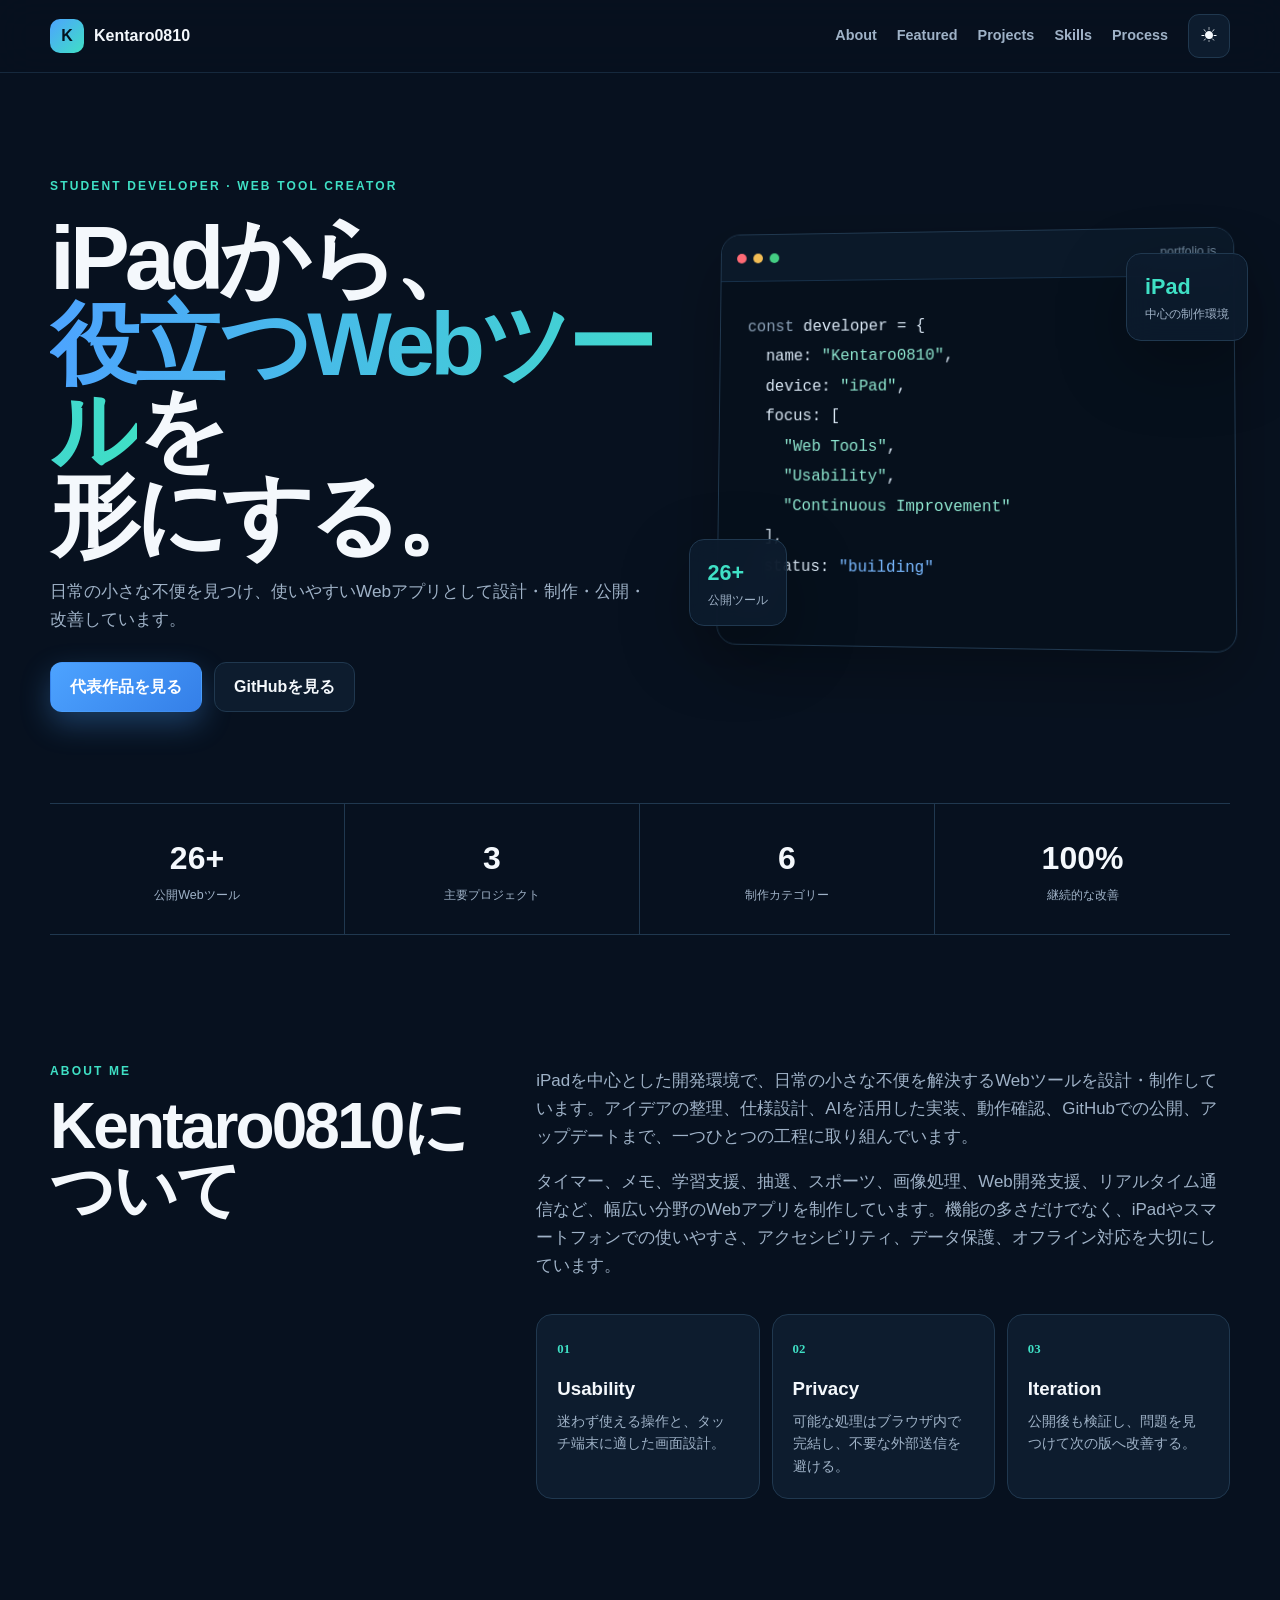
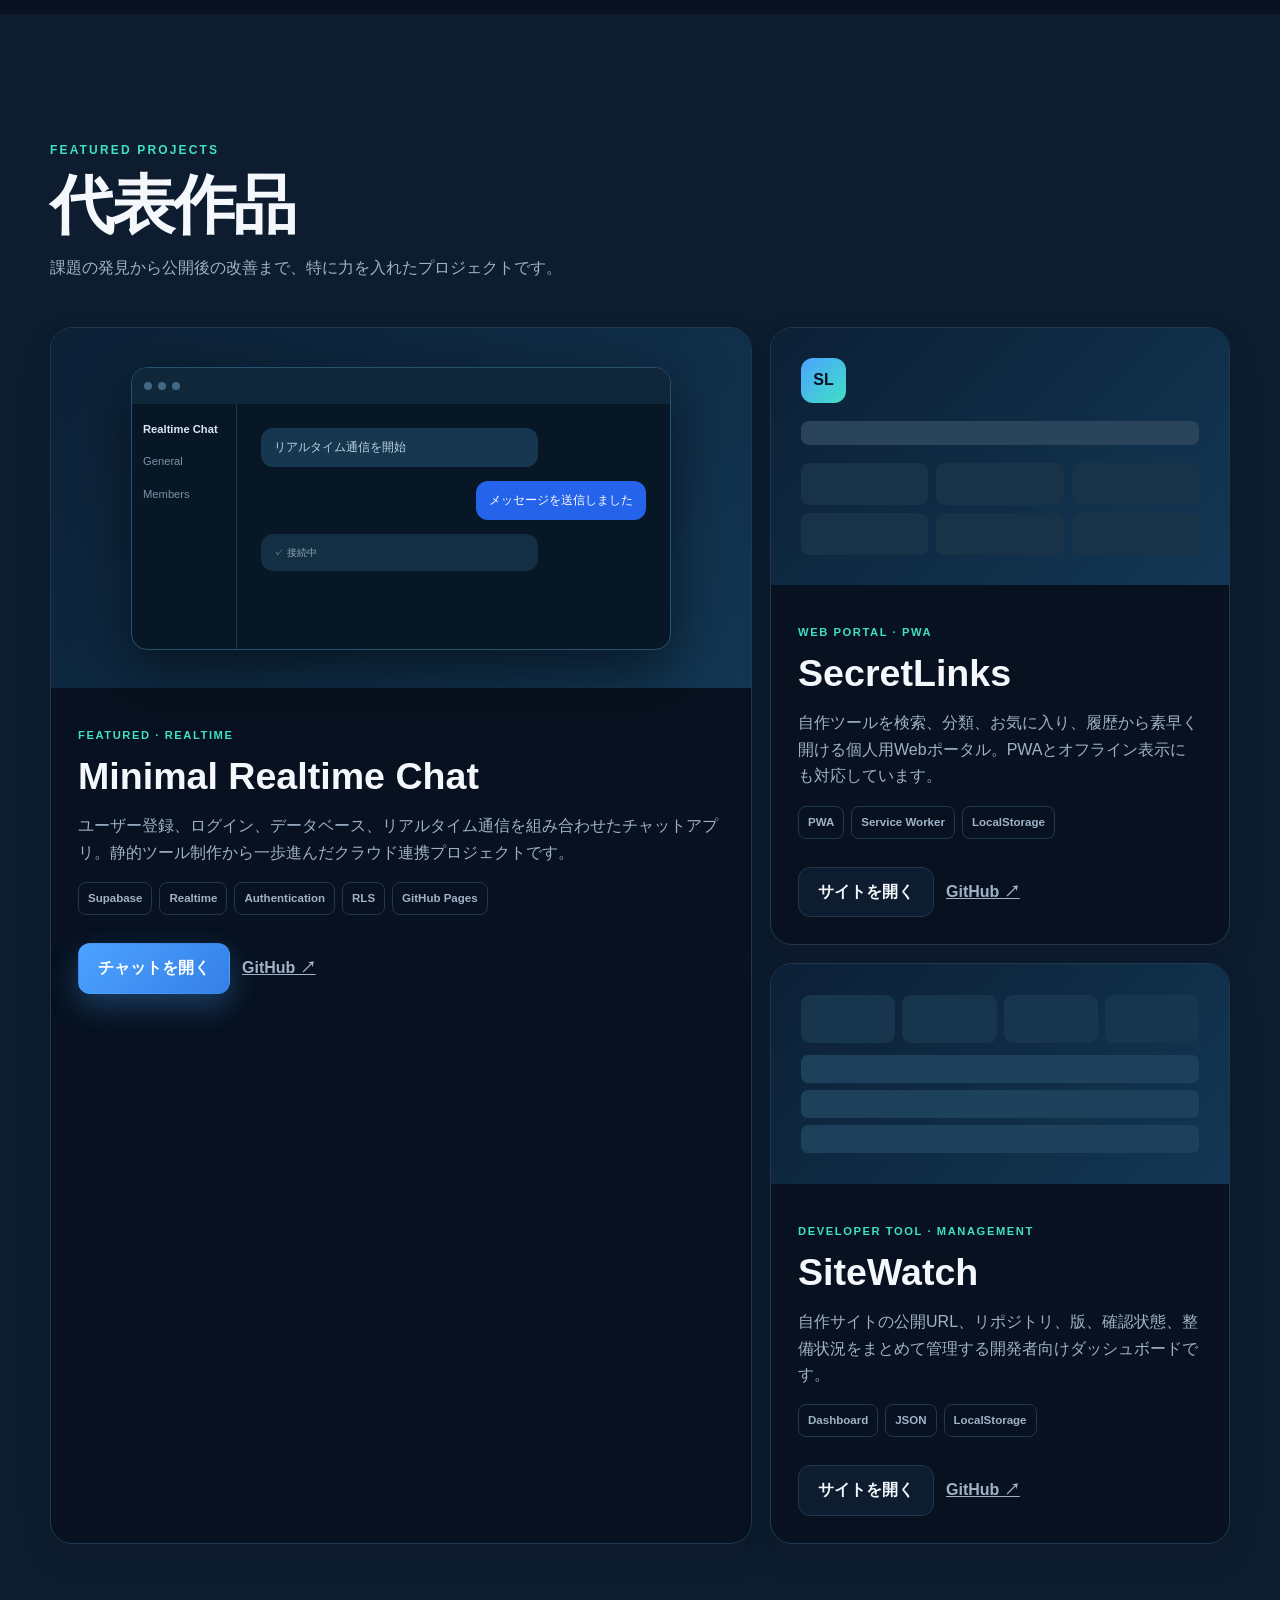
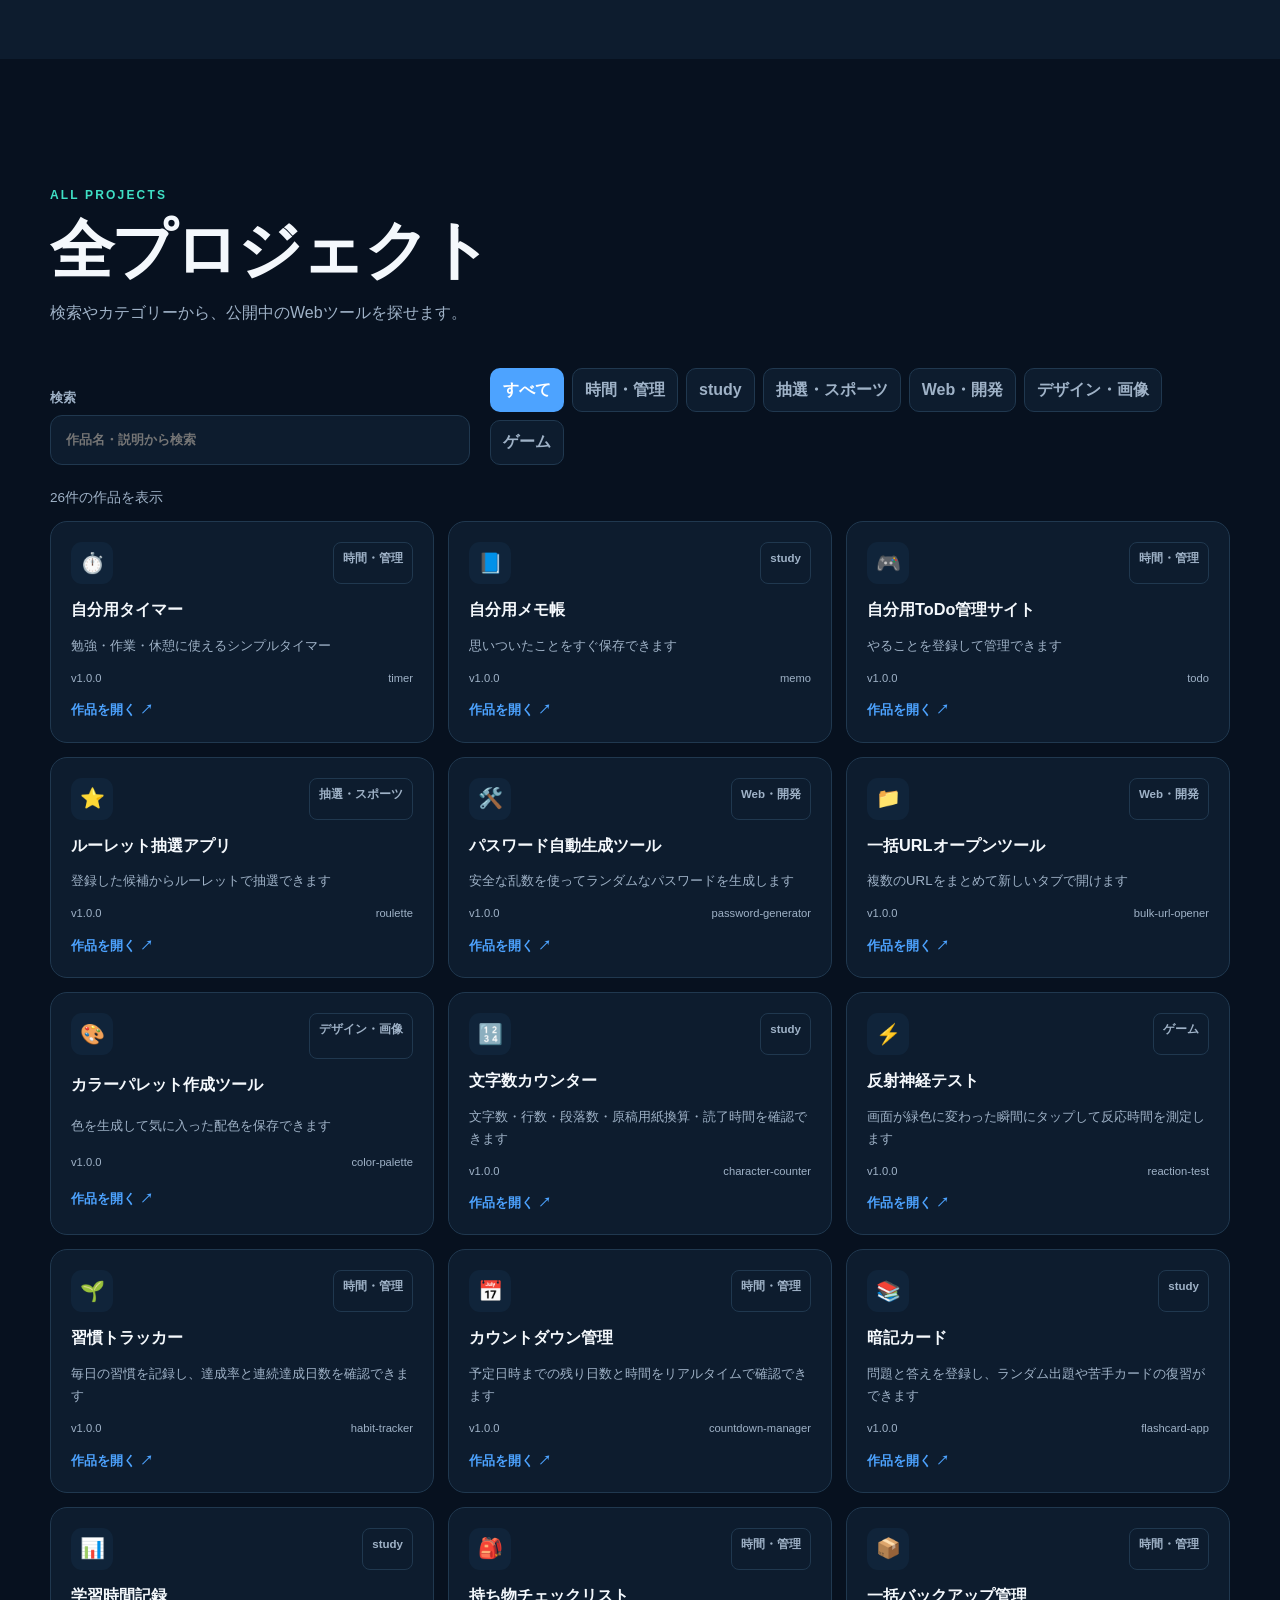
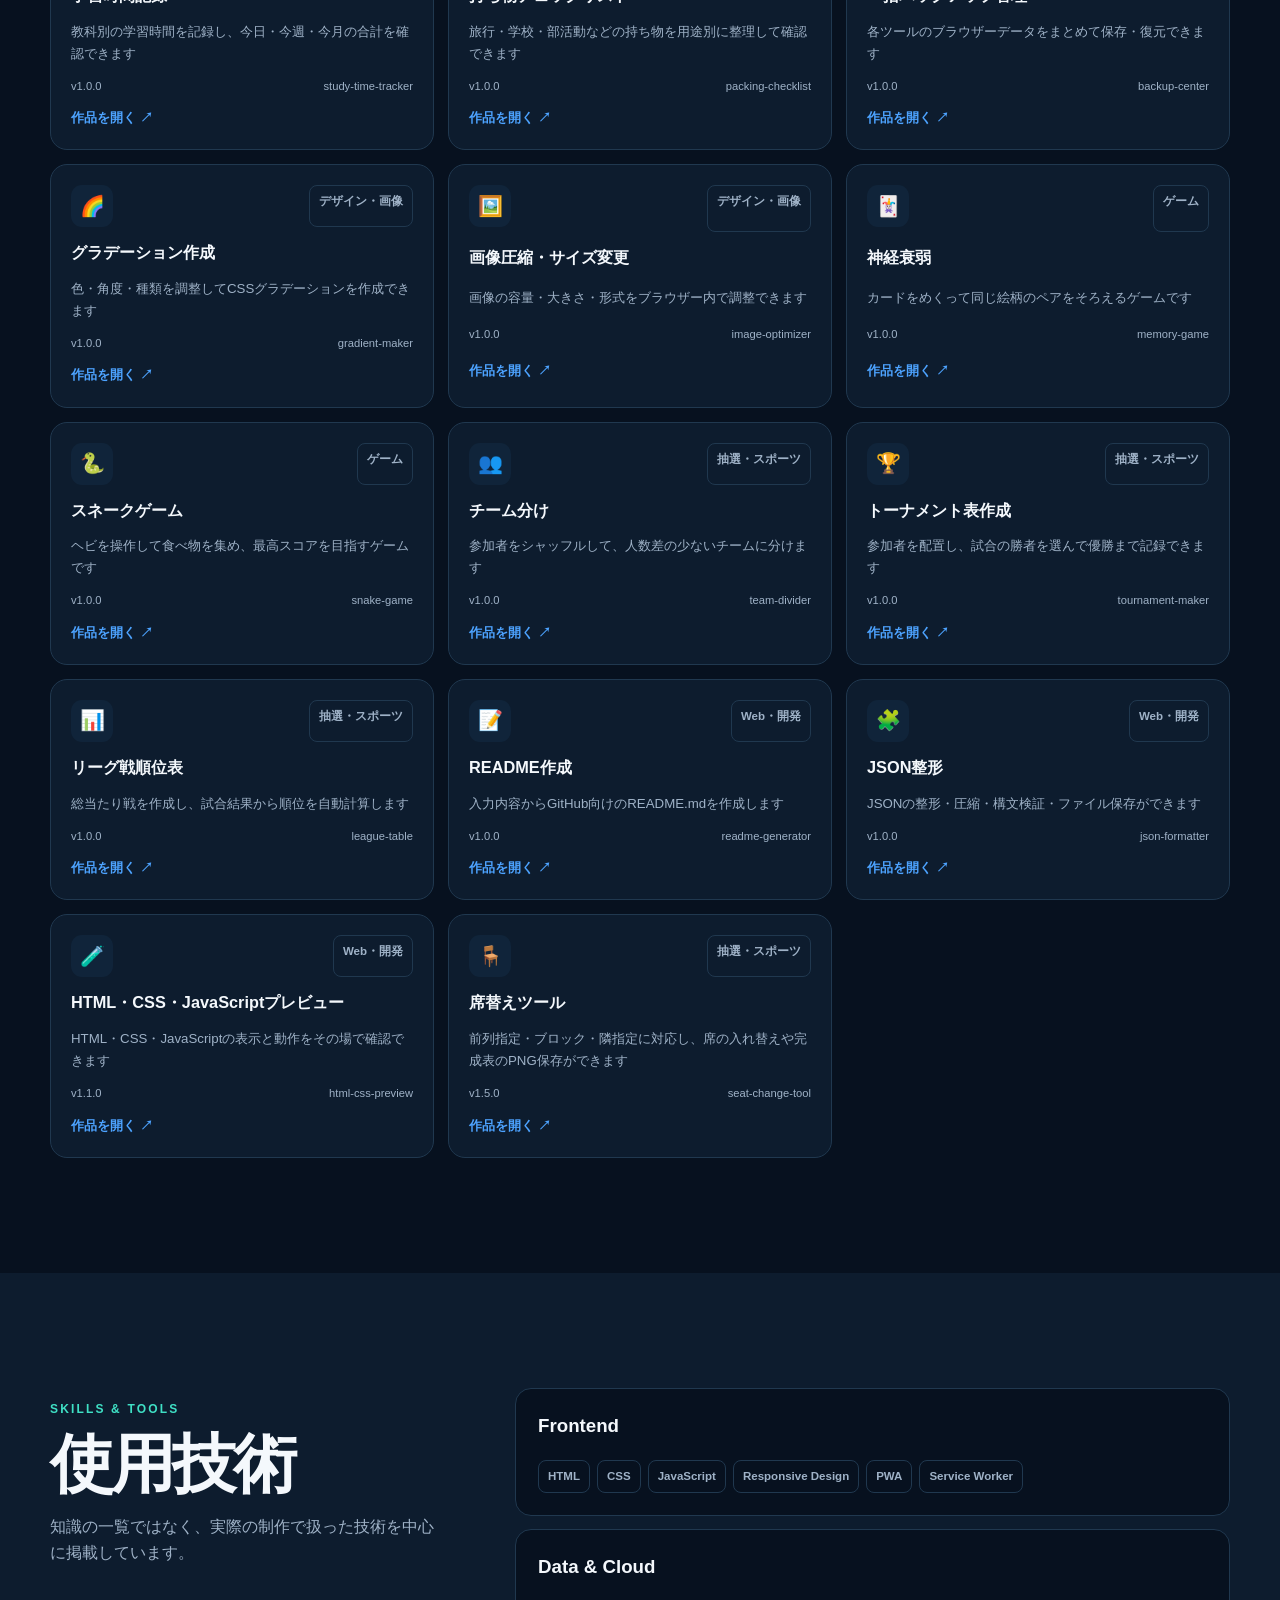
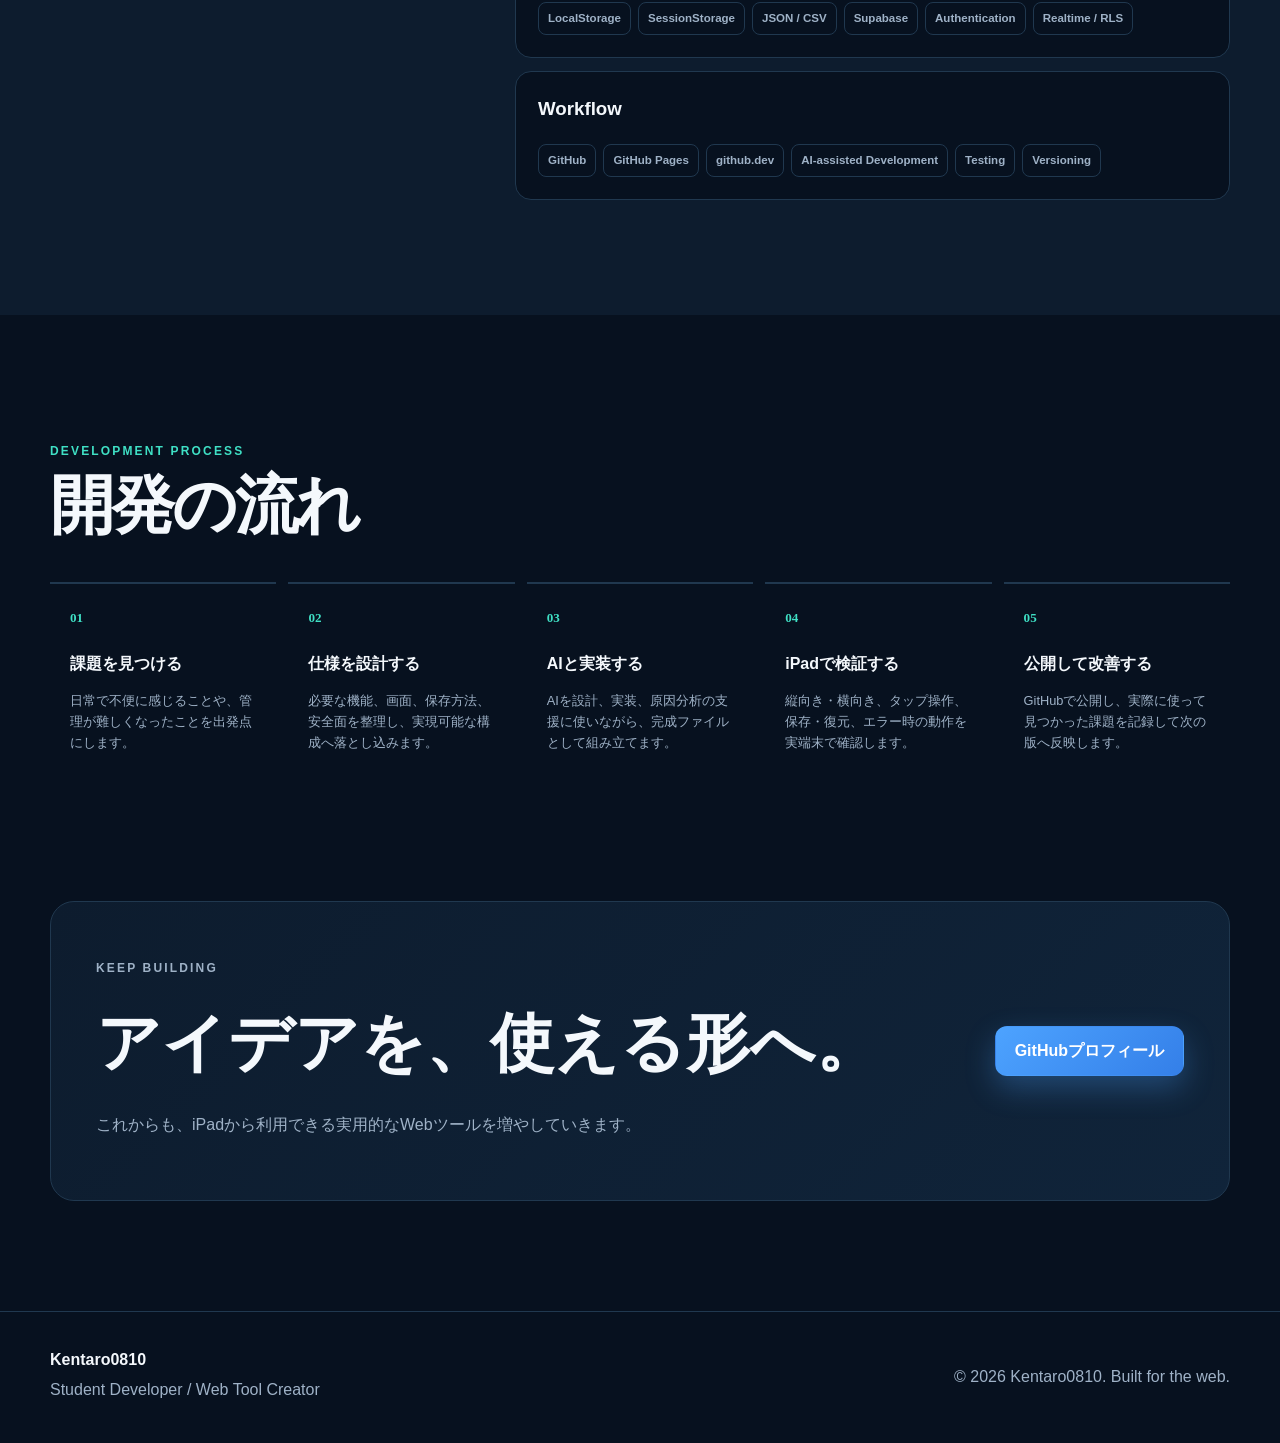
==== index.html @ 9c7351f5 "Add files via upload" ====
<!doctype html>
<html lang="ja" data-theme="dark">
<head>
  <meta charset="utf-8">
  <meta name="viewport" content="width=device-width, initial-scale=1, viewport-fit=cover">
  <meta name="description" content="Kentaro0810のDeveloper Portfolio。iPadを中心に制作したWebツール、リアルタイムチャット、開発管理アプリを紹介します。">
  <meta name="theme-color" content="#07111f">
  <meta property="og:title" content="Kentaro0810 Developer Portfolio">
  <meta property="og:description" content="iPadから、役立つWebツールを形にする。">
  <meta property="og:type" content="website">
  <title>Kentaro0810 Developer Portfolio</title>
  <link rel="manifest" href="manifest.webmanifest?v=100">
  <link rel="stylesheet" href="style.css?v=100">
</head>
<body>
  <a class="skip-link" href="#main">本文へ移動</a>
  <header class="site-header" id="top">
    <a class="brand" href="#top" aria-label="トップへ"><span class="brand-mark">K</span><span>Kentaro0810</span></a>
    <button class="menu-button" id="menuButton" type="button" aria-expanded="false" aria-controls="mainNav">メニュー</button>
    <nav id="mainNav" aria-label="メインナビゲーション">
      <a href="#about">About</a><a href="#featured">Featured</a><a href="#projects">Projects</a><a href="#skills">Skills</a><a href="#process">Process</a>
      <button id="themeButton" type="button" aria-label="表示テーマを切り替える">☀︎</button>
    </nav>
  </header>

  <main id="main">
    <section class="hero section-shell">
      <div class="hero-copy reveal">
        <p class="eyebrow">STUDENT DEVELOPER · WEB TOOL CREATOR</p>
        <h1>iPadから、<br><span>役立つWebツール</span>を<br>形にする。</h1>
        <p class="lead">日常の小さな不便を見つけ、使いやすいWebアプリとして設計・制作・公開・改善しています。</p>
        <div class="hero-actions">
          <a class="button primary" href="#featured">代表作品を見る</a>
          <a class="button secondary" href="https://github.com/Kentaro0810" target="_blank" rel="noopener noreferrer">GitHubを見る</a>
        </div>
      </div>
      <div class="hero-visual reveal" aria-label="制作実績の概要">
        <div class="terminal-card">
          <div class="terminal-top"><i></i><i></i><i></i><span>portfolio.js</span></div>
          <pre><code><span class="code-dim">const</span> developer = {
  name: <span class="code-string">"Kentaro0810"</span>,
  device: <span class="code-string">"iPad"</span>,
  focus: [
    <span class="code-string">"Web Tools"</span>,
    <span class="code-string">"Usability"</span>,
    <span class="code-string">"Continuous Improvement"</span>
  ],
  status: <span class="code-success">"building"</span>
};</code></pre>
        </div>
        <div class="float-card fc-one"><strong id="projectStat">26+</strong><span>公開ツール</span></div>
        <div class="float-card fc-two"><strong>iPad</strong><span>中心の制作環境</span></div>
      </div>
    </section>

    <section class="stats section-shell" aria-label="制作実績">
      <article><strong id="toolCount">26+</strong><span>公開Webツール</span></article>
      <article><strong>3</strong><span>主要プロジェクト</span></article>
      <article><strong>6</strong><span>制作カテゴリー</span></article>
      <article><strong>100%</strong><span>継続的な改善</span></article>
    </section>

    <section id="about" class="section section-shell about-grid">
      <div class="section-heading reveal"><p class="eyebrow">ABOUT ME</p><h2>Kentaro0810について</h2></div>
      <div class="about-copy reveal">
        <p>iPadを中心とした開発環境で、日常の小さな不便を解決するWebツールを設計・制作しています。アイデアの整理、仕様設計、AIを活用した実装、動作確認、GitHubでの公開、アップデートまで、一つひとつの工程に取り組んでいます。</p>
        <p>タイマー、メモ、学習支援、抽選、スポーツ、画像処理、Web開発支援、リアルタイム通信など、幅広い分野のWebアプリを制作しています。機能の多さだけでなく、iPadやスマートフォンでの使いやすさ、アクセシビリティ、データ保護、オフライン対応を大切にしています。</p>
        <div class="values">
          <article><b>01</b><h3>Usability</h3><p>迷わず使える操作と、タッチ端末に適した画面設計。</p></article>
          <article><b>02</b><h3>Privacy</h3><p>可能な処理はブラウザ内で完結し、不要な外部送信を避ける。</p></article>
          <article><b>03</b><h3>Iteration</h3><p>公開後も検証し、問題を見つけて次の版へ改善する。</p></article>
        </div>
      </div>
    </section>

    <section id="featured" class="section featured-section">
      <div class="section-shell">
        <div class="section-heading reveal"><p class="eyebrow">FEATURED PROJECTS</p><h2>代表作品</h2><p>課題の発見から公開後の改善まで、特に力を入れたプロジェクトです。</p></div>
        <div class="featured-grid">
          <article class="featured-card featured-main reveal">
            <div class="project-preview chat-preview"><div class="mock-window"><div class="mock-bar"><i></i><i></i><i></i></div><div class="chat-ui"><div class="chat-side"><b>Realtime Chat</b><span>General</span><span>Members</span></div><div class="chat-main"><div class="bubble left">リアルタイム通信を開始</div><div class="bubble right">メッセージを送信しました</div><div class="bubble left small">✓ 接続中</div></div></div></div></div>
            <div class="project-body"><p class="project-label">FEATURED · REALTIME</p><h3>Minimal Realtime Chat</h3><p>ユーザー登録、ログイン、データベース、リアルタイム通信を組み合わせたチャットアプリ。静的ツール制作から一歩進んだクラウド連携プロジェクトです。</p><div class="tags"><span>Supabase</span><span>Realtime</span><span>Authentication</span><span>RLS</span><span>GitHub Pages</span></div><div class="project-actions"><a class="button primary" href="https://kentaro0810.github.io/minimal-realtime-chat/" target="_blank" rel="noopener noreferrer">チャットを開く</a><a class="text-link" href="https://github.com/Kentaro0810/minimal-realtime-chat" target="_blank" rel="noopener noreferrer">GitHub ↗</a></div></div>
          </article>

          <article class="featured-card reveal"><div class="project-preview links-preview"><div class="mini-logo">SL</div><div class="mini-search"></div><div class="mini-cards"><i></i><i></i><i></i><i></i><i></i><i></i></div></div><div class="project-body"><p class="project-label">WEB PORTAL · PWA</p><h3>SecretLinks</h3><p>自作ツールを検索、分類、お気に入り、履歴から素早く開ける個人用Webポータル。PWAとオフライン表示にも対応しています。</p><div class="tags"><span>PWA</span><span>Service Worker</span><span>LocalStorage</span></div><div class="project-actions"><a class="button secondary" href="https://kentaro0810.github.io/secret-links/" target="_blank" rel="noopener noreferrer">サイトを開く</a><a class="text-link" href="https://github.com/Kentaro0810/secret-links" target="_blank" rel="noopener noreferrer">GitHub ↗</a></div></div></article>

          <article class="featured-card reveal"><div class="project-preview watch-preview"><div class="watch-stats"><i></i><i></i><i></i><i></i></div><div class="watch-list"><span></span><span></span><span></span></div></div><div class="project-body"><p class="project-label">DEVELOPER TOOL · MANAGEMENT</p><h3>SiteWatch</h3><p>自作サイトの公開URL、リポジトリ、版、確認状態、整備状況をまとめて管理する開発者向けダッシュボードです。</p><div class="tags"><span>Dashboard</span><span>JSON</span><span>LocalStorage</span></div><div class="project-actions"><a class="button secondary" href="https://kentaro0810.github.io/sitewatch/" target="_blank" rel="noopener noreferrer">サイトを開く</a><a class="text-link" href="https://github.com/Kentaro0810/sitewatch" target="_blank" rel="noopener noreferrer">GitHub ↗</a></div></div></article>
        </div>
      </div>
    </section>

    <section id="projects" class="section section-shell">
      <div class="section-heading reveal"><p class="eyebrow">ALL PROJECTS</p><h2>全プロジェクト</h2><p>検索やカテゴリーから、公開中のWebツールを探せます。</p></div>
      <div class="project-controls reveal">
        <label class="search-box"><span>検索</span><input id="searchInput" type="search" placeholder="作品名・説明から検索"></label>
        <div id="filterButtons" class="filters" aria-label="カテゴリー絞り込み"></div>
      </div>
      <p id="resultText" class="result-text" aria-live="polite"></p>
      <div id="projectGrid" class="all-projects"></div>
      <p id="emptyProjects" class="empty" hidden>条件に合う作品がありません。</p>
    </section>

    <section id="skills" class="section skills-section">
      <div class="section-shell skills-grid">
        <div class="section-heading reveal"><p class="eyebrow">SKILLS & TOOLS</p><h2>使用技術</h2><p>知識の一覧ではなく、実際の制作で扱った技術を中心に掲載しています。</p></div>
        <div class="skill-columns reveal">
          <article><h3>Frontend</h3><div class="skill-list"><span>HTML</span><span>CSS</span><span>JavaScript</span><span>Responsive Design</span><span>PWA</span><span>Service Worker</span></div></article>
          <article><h3>Data & Cloud</h3><div class="skill-list"><span>LocalStorage</span><span>SessionStorage</span><span>JSON / CSV</span><span>Supabase</span><span>Authentication</span><span>Realtime / RLS</span></div></article>
          <article><h3>Workflow</h3><div class="skill-list"><span>GitHub</span><span>GitHub Pages</span><span>github.dev</span><span>AI-assisted Development</span><span>Testing</span><span>Versioning</span></div></article>
        </div>
      </div>
    </section>

    <section id="process" class="section section-shell">
      <div class="section-heading reveal"><p class="eyebrow">DEVELOPMENT PROCESS</p><h2>開発の流れ</h2></div>
      <ol class="process-list">
        <li class="reveal"><b>01</b><div><h3>課題を見つける</h3><p>日常で不便に感じることや、管理が難しくなったことを出発点にします。</p></div></li>
        <li class="reveal"><b>02</b><div><h3>仕様を設計する</h3><p>必要な機能、画面、保存方法、安全面を整理し、実現可能な構成へ落とし込みます。</p></div></li>
        <li class="reveal"><b>03</b><div><h3>AIと実装する</h3><p>AIを設計、実装、原因分析の支援に使いながら、完成ファイルとして組み立てます。</p></div></li>
        <li class="reveal"><b>04</b><div><h3>iPadで検証する</h3><p>縦向き・横向き、タップ操作、保存・復元、エラー時の動作を実端末で確認します。</p></div></li>
        <li class="reveal"><b>05</b><div><h3>公開して改善する</h3><p>GitHubで公開し、実際に使って見つかった課題を記録して次の版へ反映します。</p></div></li>
      </ol>
    </section>

    <section class="section-shell cta reveal">
      <div><p class="eyebrow">KEEP BUILDING</p><h2>アイデアを、使える形へ。</h2><p>これからも、iPadから利用できる実用的なWebツールを増やしていきます。</p></div>
      <a class="button primary" href="https://github.com/Kentaro0810" target="_blank" rel="noopener noreferrer">GitHubプロフィール</a>
    </section>
  </main>

  <footer><div class="section-shell"><div><strong>Kentaro0810</strong><p>Student Developer / Web Tool Creator</p></div><p>© <span id="year"></span> Kentaro0810. Built for the web.</p></div></footer>
  <button id="toTop" class="to-top" type="button" aria-label="ページ先頭へ戻る">↑</button>
  <script src="projects.js?v=100"></script><script src="app.js?v=100"></script>
</body>
</html>
---- style.css ----
*{box-sizing:border-box}:root{--bg:#07111f;--surface:#0d1c2e;--surface2:#10243a;--text:#f4f8fc;--muted:#9fb2c7;--line:#20384f;--blue:#4da3ff;--teal:#3fe0c5;--navy:#07111f;--shadow:0 24px 70px rgba(0,0,0,.28)}html[data-theme="light"]{--bg:#f5f8fb;--surface:#fff;--surface2:#eaf2f8;--text:#102235;--muted:#596f84;--line:#d7e2ea;--blue:#156ddb;--teal:#0d9f8d;--navy:#eaf2f8;--shadow:0 20px 55px rgba(20,44,68,.12)}html{scroll-behavior:smooth;background:var(--bg)}body{margin:0;min-width:320px;background:var(--bg);color:var(--text);font-family:-apple-system,BlinkMacSystemFont,"Segoe UI",sans-serif;line-height:1.65}button,input{font:inherit}a{color:inherit}.section-shell{width:min(1180px,calc(100% - 40px));margin-inline:auto}.skip-link{position:fixed;left:16px;top:-80px;z-index:100;background:#fff;color:#000;padding:12px 16px;border-radius:10px}.skip-link:focus{top:12px}.site-header{position:sticky;top:0;z-index:50;display:flex;align-items:center;justify-content:space-between;gap:20px;padding:14px max(20px,calc((100% - 1180px)/2));background:color-mix(in srgb,var(--bg) 86%,transparent);backdrop-filter:blur(18px);border-bottom:1px solid color-mix(in srgb,var(--line) 65%,transparent)}.brand{display:flex;align-items:center;gap:10px;text-decoration:none;font-weight:850}.brand-mark{display:grid;place-items:center;width:34px;height:34px;border-radius:10px;background:linear-gradient(135deg,var(--blue),var(--teal));color:#04121f}.site-header nav{display:flex;align-items:center;gap:20px}.site-header nav a{text-decoration:none;color:var(--muted);font-size:.9rem;font-weight:700}.site-header nav a:hover{color:var(--text)}#themeButton,.menu-button{min-height:42px;border:1px solid var(--line);background:var(--surface);color:var(--text);border-radius:11px;padding:8px 12px}.menu-button{display:none}.hero{min-height:730px;display:grid;grid-template-columns:1.08fr .92fr;align-items:center;gap:55px;padding-block:70px}.eyebrow{color:var(--teal);font-size:.75rem;letter-spacing:.18em;font-weight:900}.hero h1{font-size:clamp(3rem,7vw,6.6rem);line-height:.96;letter-spacing:-.055em;margin:18px 0}.hero h1 span{color:transparent;background:linear-gradient(100deg,var(--blue),var(--teal));background-clip:text}.lead{max-width:660px;color:var(--muted);font-size:1.08rem}.hero-actions,.project-actions{display:flex;align-items:center;gap:12px;flex-wrap:wrap;margin-top:28px}.button{display:inline-grid;place-items:center;min-height:48px;padding:11px 19px;border-radius:12px;text-decoration:none;font-weight:850;border:1px solid var(--line)}.button.primary{background:linear-gradient(135deg,var(--blue),#347fe8);color:#fff;border-color:transparent;box-shadow:0 12px 30px color-mix(in srgb,var(--blue) 30%,transparent)}.button.secondary{background:var(--surface);color:var(--text)}.text-link{font-weight:800;color:var(--muted)}.hero-visual{position:relative;min-height:480px;display:grid;place-items:center}.terminal-card{width:100%;border:1px solid var(--line);border-radius:20px;background:#06101c;box-shadow:var(--shadow);overflow:hidden;transform:perspective(900px) rotateY(-4deg) rotateX(2deg)}.terminal-top{height:48px;display:flex;align-items:center;gap:7px;padding:0 16px;background:#0b1929;border-bottom:1px solid #173049}.terminal-top i{width:10px;height:10px;border-radius:50%;background:#ff6a75}.terminal-top i:nth-child(2){background:#f2bd55}.terminal-top i:nth-child(3){background:#44cd83}.terminal-top span{margin-left:auto;color:#71899f;font-size:.75rem}.terminal-card pre{margin:0;padding:32px 28px;color:#dbe9f6;font:clamp(.78rem,1.6vw,1rem)/1.9 ui-monospace,SFMono-Regular,Menlo,monospace;overflow:auto}.code-dim{color:#8ba1b7}.code-string{color:#8ee6cf}.code-success{color:#78b8ff}.float-card{position:absolute;padding:15px 18px;border-radius:15px;background:color-mix(in srgb,var(--surface) 88%,transparent);backdrop-filter:blur(14px);border:1px solid var(--line);box-shadow:var(--shadow)}.float-card strong,.float-card span{display:block}.float-card strong{color:var(--teal);font-size:1.35rem}.float-card span{color:var(--muted);font-size:.75rem}.fc-one{left:-24px;bottom:52px}.fc-two{right:-18px;top:55px}.stats{display:grid;grid-template-columns:repeat(4,1fr);border-block:1px solid var(--line)}.stats article{padding:28px 20px;text-align:center;border-right:1px solid var(--line)}.stats article:last-child{border:0}.stats strong,.stats span{display:block}.stats strong{font-size:2rem;color:var(--text)}.stats span{font-size:.78rem;color:var(--muted)}.section{padding-block:115px}.section-heading h2{font-size:clamp(2.2rem,5vw,4.4rem);line-height:1;letter-spacing:-.045em;margin:12px 0 18px}.section-heading>p:last-child{color:var(--muted);max-width:710px}.about-grid{display:grid;grid-template-columns:.75fr 1.25fr;gap:70px}.about-copy>p{font-size:1.06rem;color:var(--muted)}.values{display:grid;grid-template-columns:repeat(3,1fr);gap:12px;margin-top:35px}.values article{padding:20px;border:1px solid var(--line);border-radius:16px;background:var(--surface)}.values b{color:var(--teal);font:800 .8rem ui-monospace}.values h3{margin:12px 0 6px}.values p{color:var(--muted);font-size:.85rem;margin:0}.featured-section,.skills-section{background:var(--surface)}.featured-grid{display:grid;grid-template-columns:1.45fr .95fr;gap:18px;margin-top:46px}.featured-card{border:1px solid var(--line);border-radius:22px;overflow:hidden;background:var(--bg);box-shadow:0 12px 34px rgba(0,0,0,.08)}.featured-main{grid-row:span 2}.project-preview{min-height:220px;padding:30px;background:linear-gradient(135deg,#0c2036,#123754);display:grid;place-items:center}.featured-main .project-preview{min-height:360px}.project-body{padding:27px}.project-label{color:var(--teal);font-size:.7rem;letter-spacing:.14em;font-weight:900}.project-body h3{font-size:clamp(1.5rem,3vw,2.35rem);line-height:1.1;margin:8px 0 13px}.project-body>p:not(.project-label){color:var(--muted)}.tags,.skill-list{display:flex;gap:7px;flex-wrap:wrap}.tags span,.skill-list span{padding:6px 9px;border:1px solid var(--line);border-radius:8px;color:var(--muted);font-size:.72rem;font-weight:700}.mock-window{width:min(540px,100%);border:1px solid #28516e;border-radius:16px;background:#081725;overflow:hidden;box-shadow:0 20px 60px #0008}.mock-bar{height:36px;display:flex;align-items:center;gap:6px;padding:0 12px;background:#10273a}.mock-bar i{width:8px;height:8px;border-radius:50%;background:#3f6987}.chat-ui{display:grid;grid-template-columns:105px 1fr;min-height:245px}.chat-side{border-right:1px solid #17384f;padding:16px 11px;display:grid;align-content:start;gap:14px;color:#7894a8;font-size:.7rem}.chat-side b{color:#d8e8f3}.chat-main{padding:24px;display:flex;flex-direction:column;gap:14px}.bubble{padding:10px 13px;border-radius:12px;background:#16374f;color:#bdd2e2;font-size:.72rem;max-width:72%}.bubble.right{margin-left:auto;background:#2563eb;color:white}.bubble.small{font-size:.65rem;opacity:.75}.links-preview{display:block}.mini-logo{width:45px;height:45px;border-radius:12px;background:linear-gradient(135deg,var(--blue),var(--teal));display:grid;place-items:center;color:#05121f;font-weight:900}.mini-search{height:24px;background:#29445b;border-radius:8px;margin:18px 0}.mini-cards{display:grid;grid-template-columns:repeat(3,1fr);gap:8px}.mini-cards i{height:42px;background:#183248;border-radius:8px}.watch-preview{align-content:center}.watch-stats{display:grid;grid-template-columns:repeat(4,1fr);gap:7px;width:100%}.watch-stats i{height:48px;background:#17364e;border-radius:9px}.watch-list{width:100%;display:grid;gap:7px;margin-top:12px}.watch-list span{height:28px;background:#1d415b;border-radius:7px}.project-controls{display:flex;justify-content:space-between;gap:20px;align-items:end;margin-top:42px}.search-box{display:grid;gap:7px;min-width:min(420px,100%);color:var(--muted);font-size:.8rem;font-weight:800}.search-box input{min-height:50px;padding:0 15px;border:1px solid var(--line);border-radius:12px;background:var(--surface);color:var(--text)}.filters{display:flex;flex-wrap:wrap;gap:8px}.filters button{min-height:42px;padding:8px 12px;border:1px solid var(--line);border-radius:10px;background:var(--surface);color:var(--muted);font-weight:800}.filters button.active{background:var(--blue);color:white;border-color:transparent}.result-text{color:var(--muted);font-size:.85rem;margin:22px 0 12px}.all-projects{display:grid;grid-template-columns:repeat(3,1fr);gap:14px}.project-card{padding:20px;border:1px solid var(--line);border-radius:17px;background:var(--surface);display:grid;gap:12px}.project-card-top{display:flex;justify-content:space-between;gap:12px}.project-icon{display:grid;place-items:center;width:42px;height:42px;border-radius:11px;background:var(--surface2);font-size:1.25rem}.project-card h3{font-size:1.02rem;margin:0}.project-card p{color:var(--muted);font-size:.83rem;margin:0}.project-meta{display:flex;justify-content:space-between;gap:10px;color:var(--muted);font-size:.7rem}.project-card a{font-weight:850;text-decoration:none;color:var(--blue);font-size:.84rem}.empty{text-align:center;padding:40px;background:var(--surface);border-radius:16px}.skills-grid{display:grid;grid-template-columns:.7fr 1.3fr;gap:80px}.skill-columns{display:grid;gap:13px}.skill-columns article{padding:22px;border:1px solid var(--line);border-radius:16px;background:var(--bg)}.skill-columns h3{margin-top:0}.process-list{list-style:none;padding:0;margin:45px 0 0;display:grid;grid-template-columns:repeat(5,1fr);gap:12px}.process-list li{padding:20px;border-top:2px solid var(--line)}.process-list b{color:var(--teal);font:800 .82rem ui-monospace}.process-list h3{font-size:1rem;margin:20px 0 7px}.process-list p{color:var(--muted);font-size:.8rem}.cta{margin-bottom:110px;padding:45px;border:1px solid var(--line);border-radius:24px;background:linear-gradient(135deg,var(--surface),var(--surface2));display:flex;align-items:center;justify-content:space-between;gap:30px}.cta h2{font-size:clamp(2rem,5vw,4rem);margin:8px 0}.cta p{color:var(--muted)}footer{border-top:1px solid var(--line);padding-block:35px;color:var(--muted)}footer .section-shell{display:flex;justify-content:space-between;align-items:center;gap:20px}footer strong{color:var(--text)}footer p{margin:4px 0}.to-top{position:fixed;right:18px;bottom:max(18px,env(safe-area-inset-bottom));width:46px;height:46px;border-radius:14px;border:1px solid var(--line);background:var(--surface);color:var(--text);box-shadow:var(--shadow);opacity:0;pointer-events:none;transition:.2s}.to-top.show{opacity:1;pointer-events:auto}.reveal{opacity:0;transform:translateY(18px);transition:opacity .6s,transform .6s}.reveal.visible{opacity:1;transform:none}@media(max-width:920px){.hero{grid-template-columns:1fr;min-height:auto}.hero-visual{min-height:420px}.about-grid,.skills-grid{grid-template-columns:1fr}.featured-grid{grid-template-columns:1fr 1fr}.featured-main{grid-column:1/-1;grid-row:auto}.all-projects{grid-template-columns:repeat(2,1fr)}.process-list{grid-template-columns:repeat(2,1fr)}}@media(max-width:680px){.section-shell{width:min(100% - 28px,1180px)}.menu-button{display:block}.site-header nav{display:none;position:absolute;top:66px;left:14px;right:14px;flex-direction:column;align-items:stretch;padding:15px;border:1px solid var(--line);border-radius:14px;background:var(--surface);box-shadow:var(--shadow)}.site-header nav.open{display:flex}.site-header nav a{padding:8px}.hero{padding-block:45px;gap:25px}.hero-visual{min-height:340px}.float-card{display:none}.terminal-card{transform:none}.stats{grid-template-columns:1fr 1fr}.stats article:nth-child(2){border-right:0}.stats article:nth-child(-n+2){border-bottom:1px solid var(--line)}.section{padding-block:78px}.values,.featured-grid,.all-projects{grid-template-columns:1fr}.project-controls{align-items:stretch;flex-direction:column}.search-box{min-width:0;width:100%}.process-list{grid-template-columns:1fr}.cta,footer .section-shell{align-items:flex-start;flex-direction:column}.featured-main .project-preview{min-height:260px}.chat-ui{grid-template-columns:78px 1fr}.project-preview{padding:18px}}@media(prefers-reduced-motion:reduce){html{scroll-behavior:auto}.reveal{opacity:1;transform:none;transition:none}}
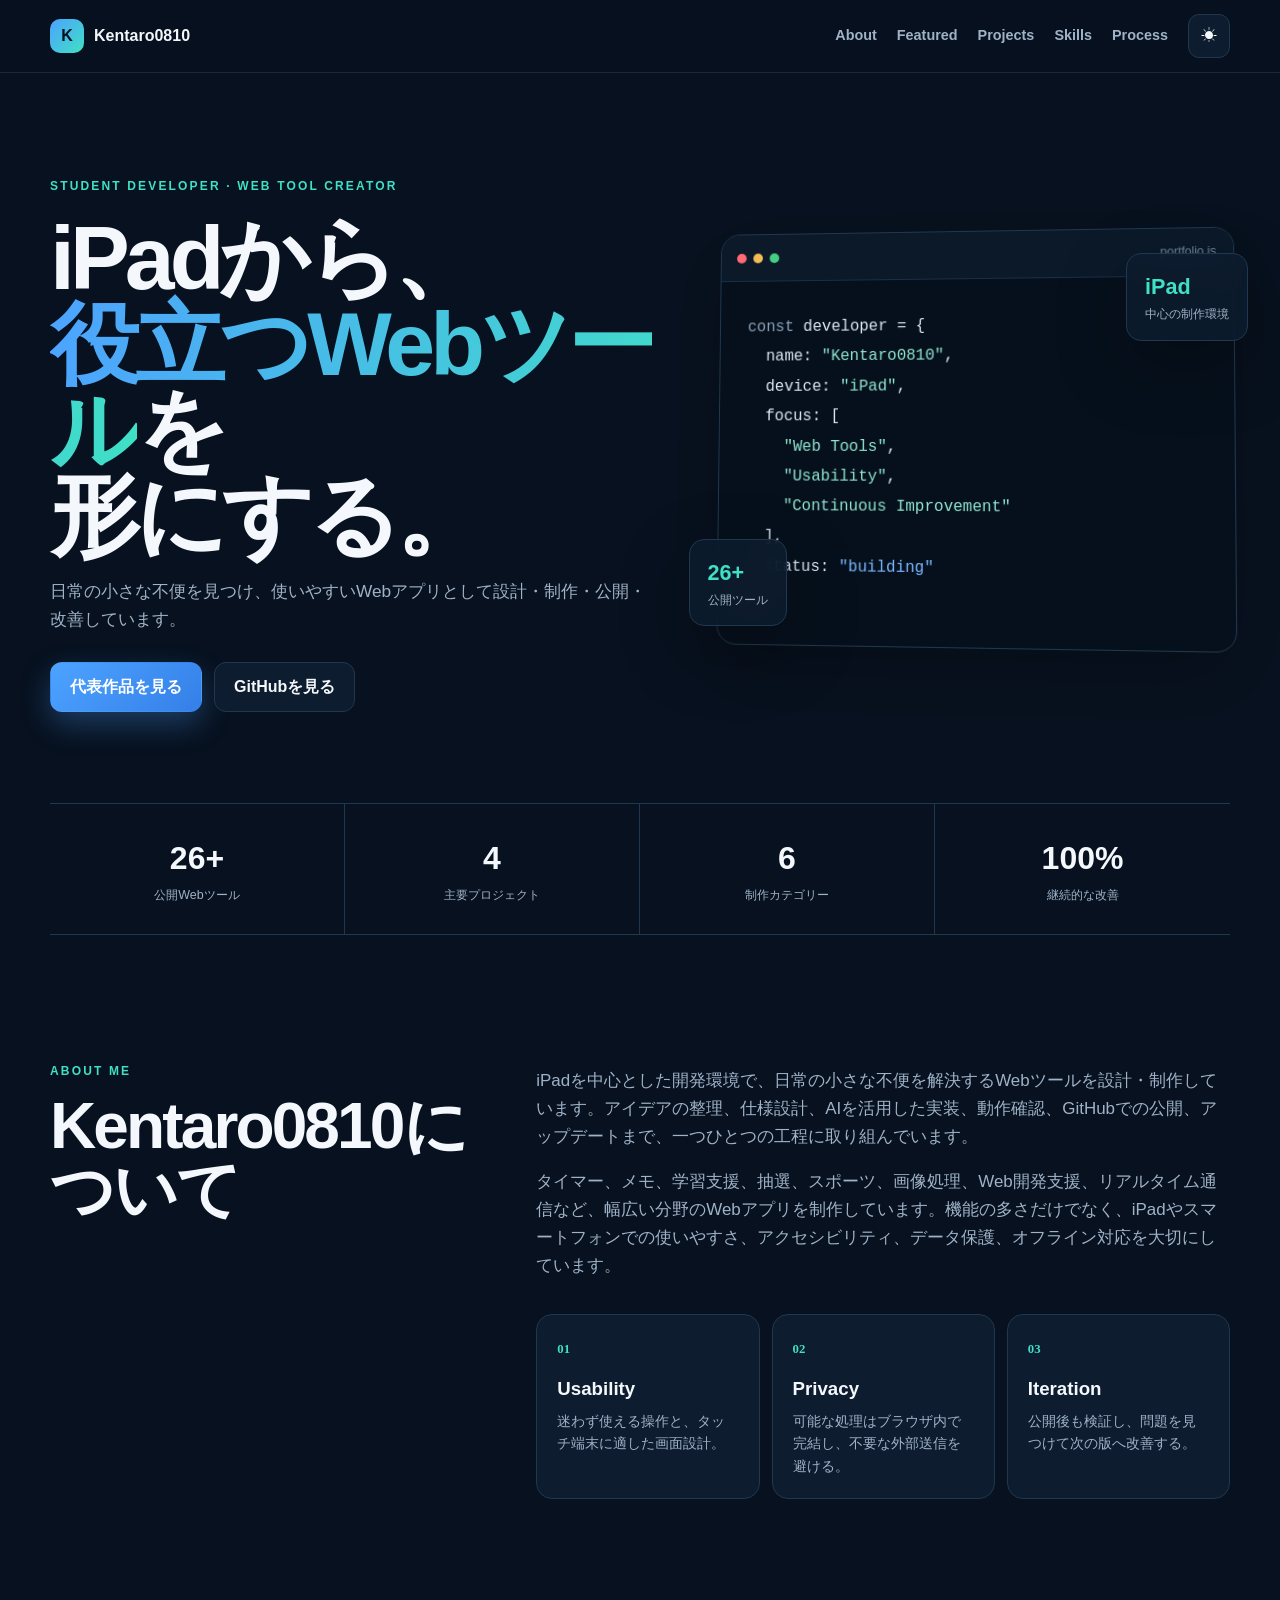
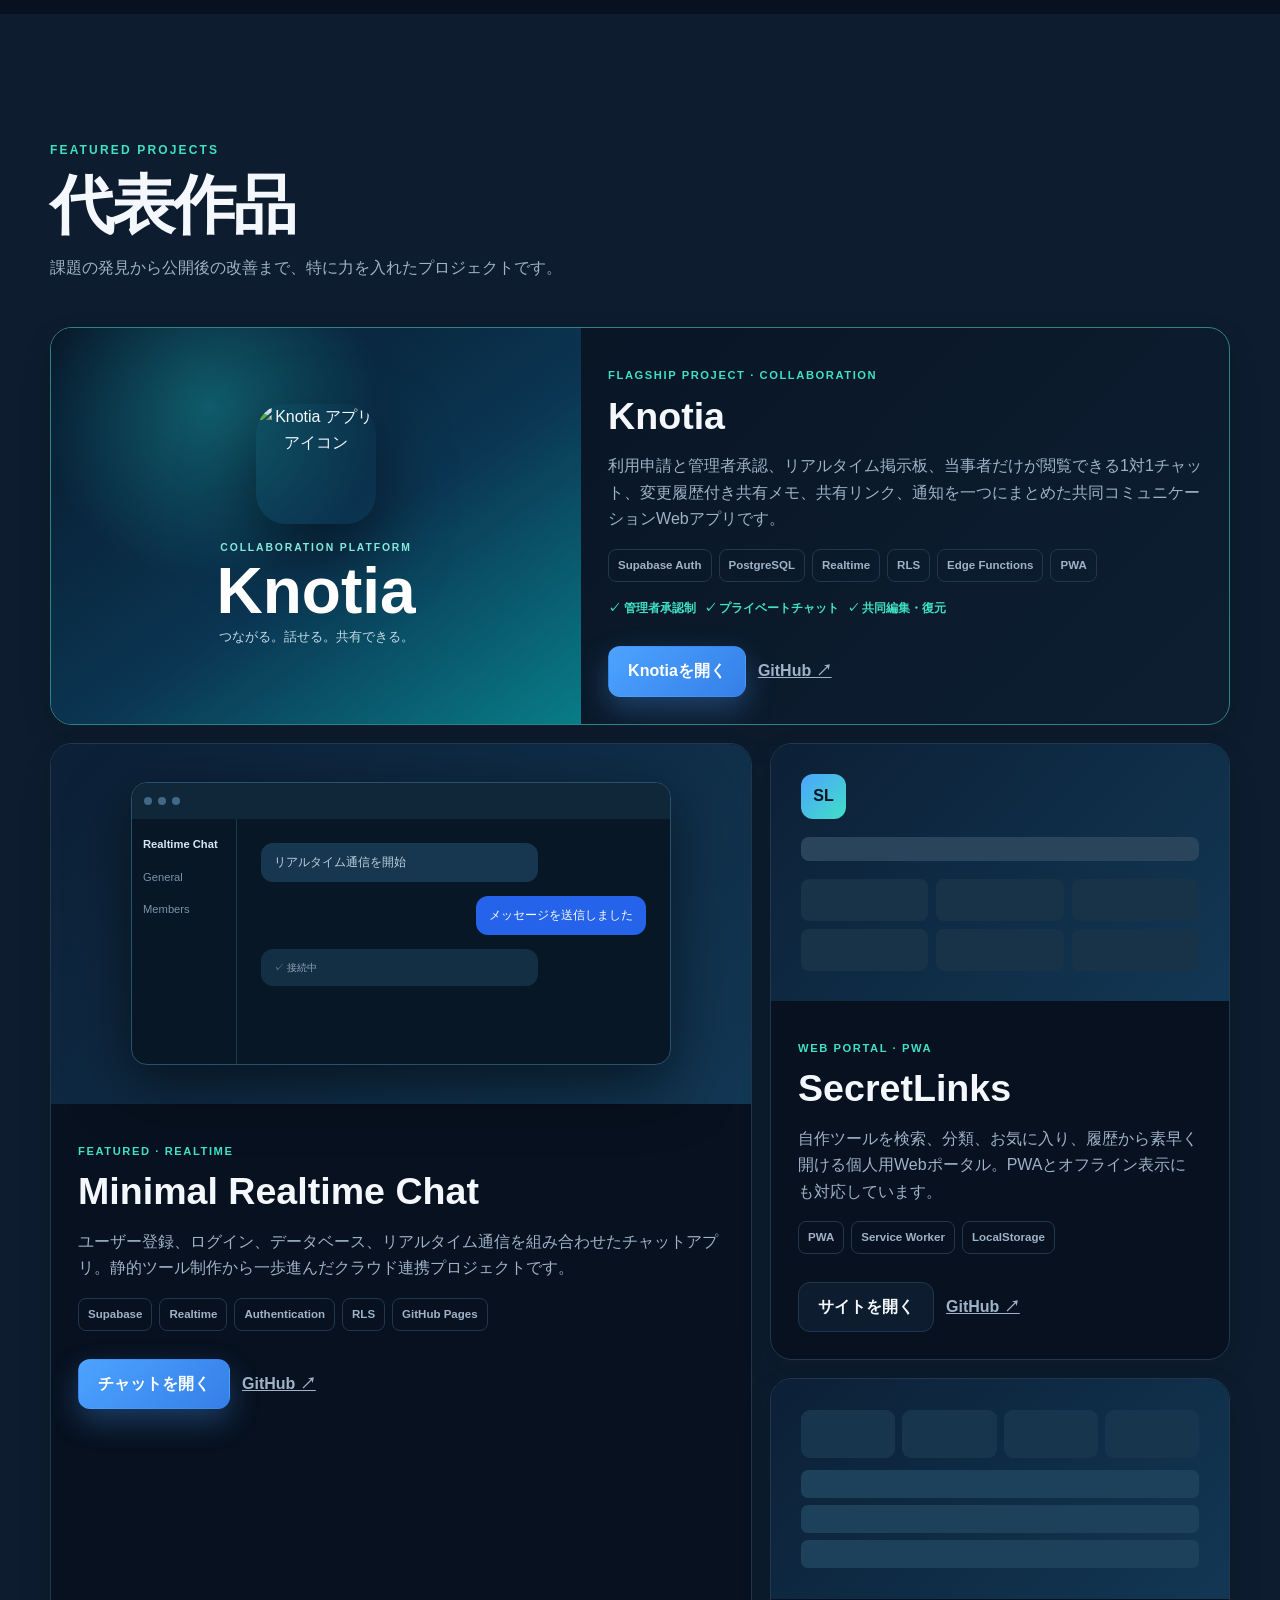
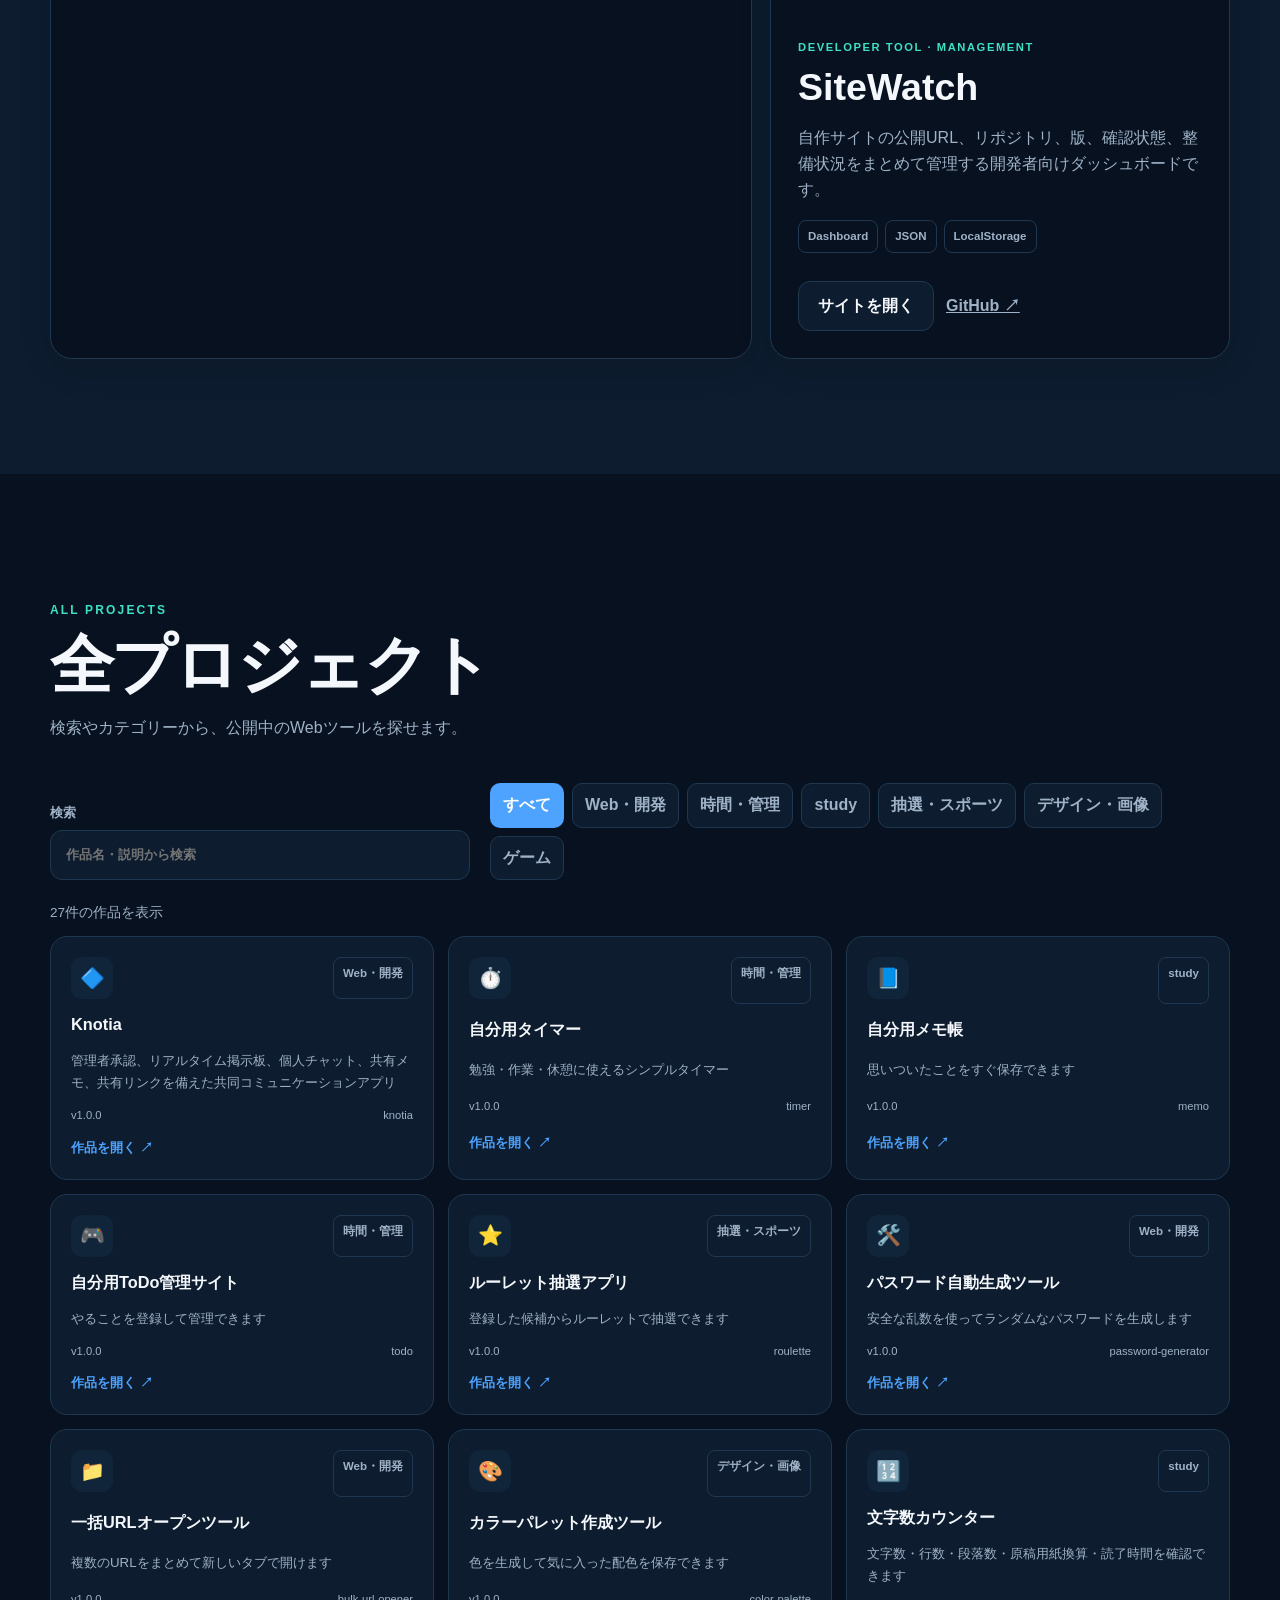
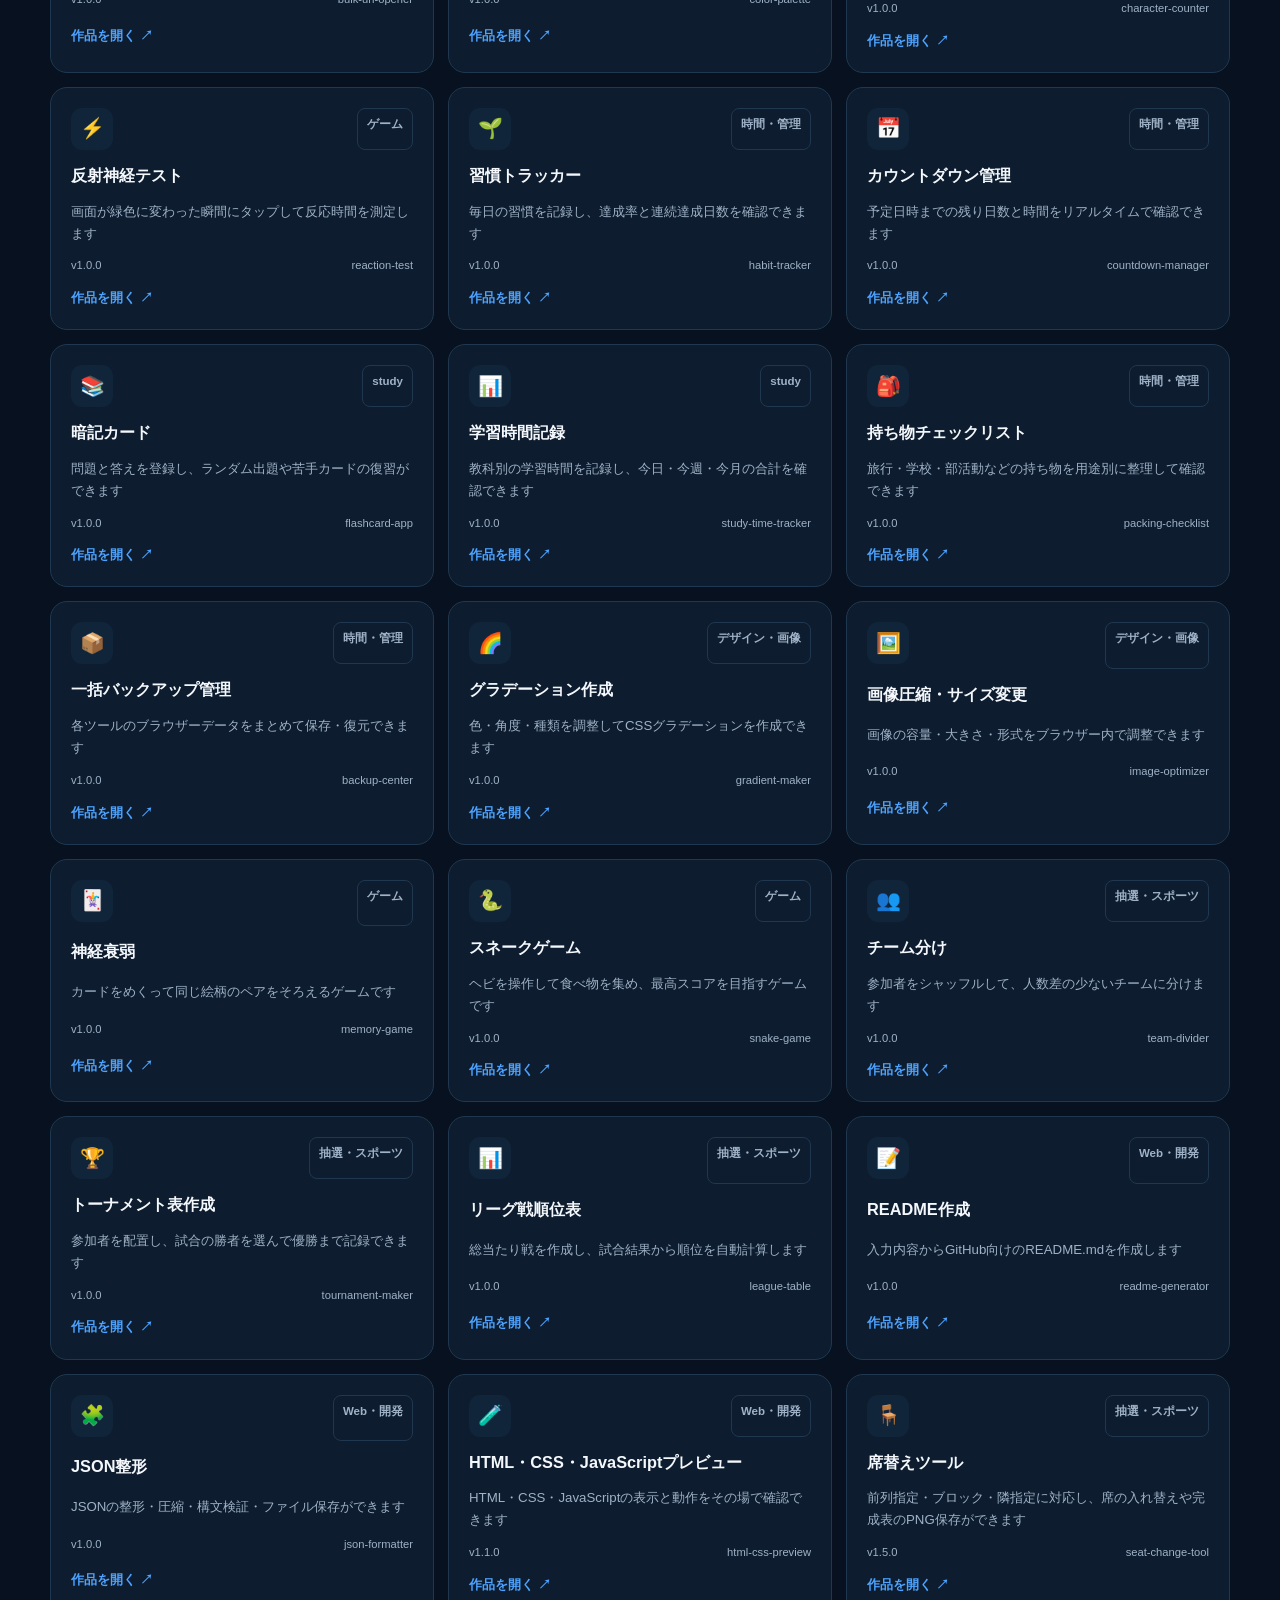
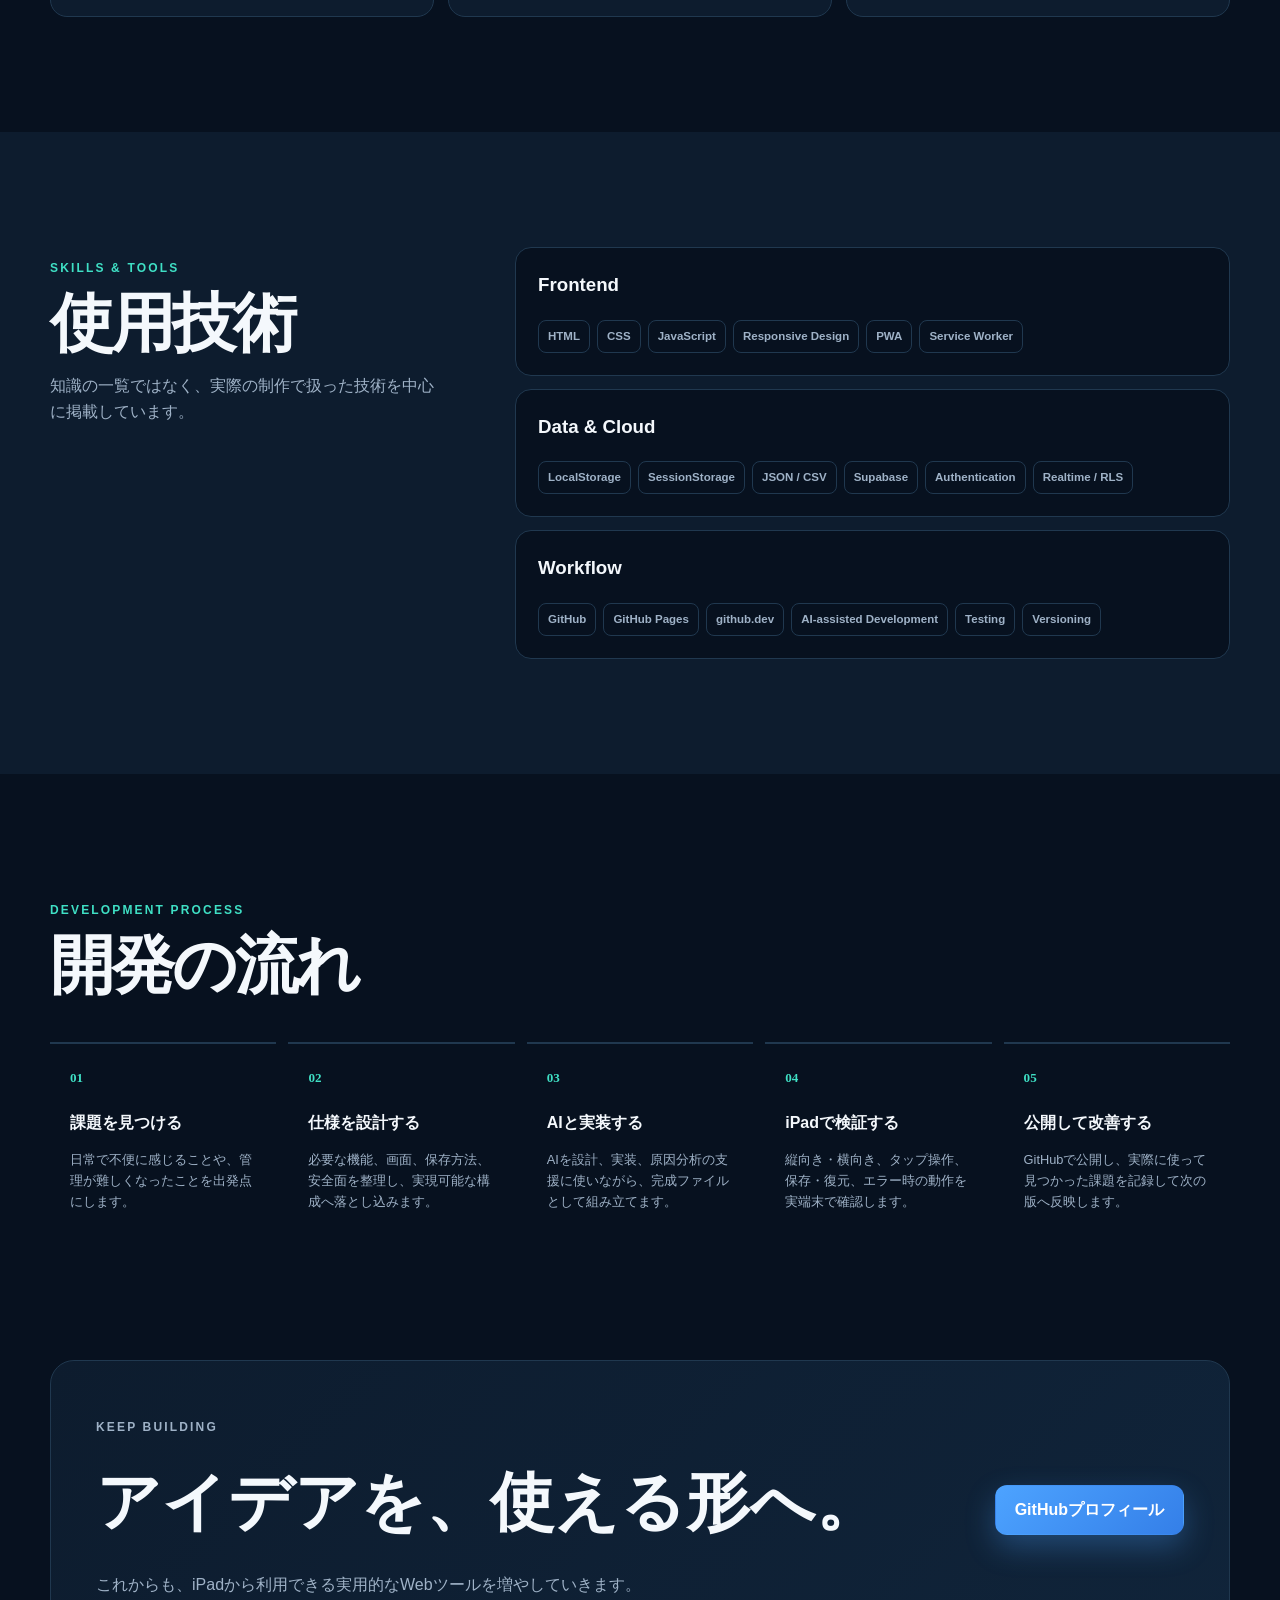
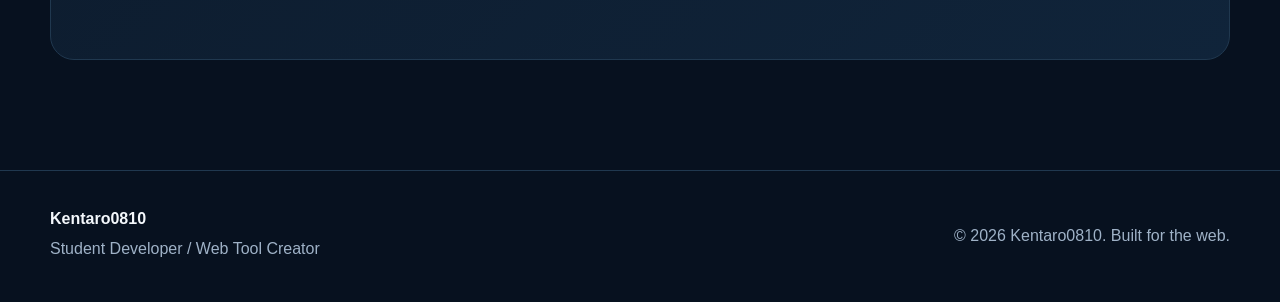
==== commit 33ff87c8: "Add files via upload" ====
--- a/index.html
+++ b/index.html
@@ -9,8 +9,8 @@
   <meta property="og:description" content="iPadから、役立つWebツールを形にする。">
   <meta property="og:type" content="website">
   <title>Kentaro0810 Developer Portfolio</title>
-  <link rel="manifest" href="manifest.webmanifest?v=100">
-  <link rel="stylesheet" href="style.css?v=100">
+  <link rel="manifest" href="manifest.webmanifest?v=110">
+  <link rel="stylesheet" href="style.css?v=110">
 </head>
 <body>
   <a class="skip-link" href="#main">本文へ移動</a>
@@ -55,7 +55,7 @@
 
     <section class="stats section-shell" aria-label="制作実績">
       <article><strong id="toolCount">26+</strong><span>公開Webツール</span></article>
-      <article><strong>3</strong><span>主要プロジェクト</span></article>
+      <article><strong>4</strong><span>主要プロジェクト</span></article>
       <article><strong>6</strong><span>制作カテゴリー</span></article>
       <article><strong>100%</strong><span>継続的な改善</span></article>
     </section>
@@ -77,6 +77,25 @@
       <div class="section-shell">
         <div class="section-heading reveal"><p class="eyebrow">FEATURED PROJECTS</p><h2>代表作品</h2><p>課題の発見から公開後の改善まで、特に力を入れたプロジェクトです。</p></div>
         <div class="featured-grid">
+          <article class="featured-card knotia-featured reveal">
+            <div class="project-preview knotia-preview">
+              <div class="knotia-showcase">
+                <img src="assets/knotia-icon.png" alt="Knotia アプリアイコン">
+                <div><span>COLLABORATION PLATFORM</span><strong>Knotia</strong><small>つながる。話せる。共有できる。</small></div>
+              </div>
+            </div>
+            <div class="project-body">
+              <p class="project-label">FLAGSHIP PROJECT · COLLABORATION</p>
+              <h3>Knotia</h3>
+              <p>利用申請と管理者承認、リアルタイム掲示板、当事者だけが閲覧できる1対1チャット、変更履歴付き共有メモ、共有リンク、通知を一つにまとめた共同コミュニケーションWebアプリです。</p>
+              <div class="tags"><span>Supabase Auth</span><span>PostgreSQL</span><span>Realtime</span><span>RLS</span><span>Edge Functions</span><span>PWA</span></div>
+              <div class="project-highlights"><span>✓ 管理者承認制</span><span>✓ プライベートチャット</span><span>✓ 共同編集・復元</span></div>
+              <div class="project-actions">
+                <a class="button primary" href="https://kentaro0810.github.io/knotia/" target="_blank" rel="noopener noreferrer">Knotiaを開く</a>
+                <a class="text-link" href="https://github.com/Kentaro0810/knotia" target="_blank" rel="noopener noreferrer">GitHub ↗</a>
+              </div>
+            </div>
+          </article>
           <article class="featured-card featured-main reveal">
             <div class="project-preview chat-preview"><div class="mock-window"><div class="mock-bar"><i></i><i></i><i></i></div><div class="chat-ui"><div class="chat-side"><b>Realtime Chat</b><span>General</span><span>Members</span></div><div class="chat-main"><div class="bubble left">リアルタイム通信を開始</div><div class="bubble right">メッセージを送信しました</div><div class="bubble left small">✓ 接続中</div></div></div></div></div>
             <div class="project-body"><p class="project-label">FEATURED · REALTIME</p><h3>Minimal Realtime Chat</h3><p>ユーザー登録、ログイン、データベース、リアルタイム通信を組み合わせたチャットアプリ。静的ツール制作から一歩進んだクラウド連携プロジェクトです。</p><div class="tags"><span>Supabase</span><span>Realtime</span><span>Authentication</span><span>RLS</span><span>GitHub Pages</span></div><div class="project-actions"><a class="button primary" href="https://kentaro0810.github.io/minimal-realtime-chat/" target="_blank" rel="noopener noreferrer">チャットを開く</a><a class="text-link" href="https://github.com/Kentaro0810/minimal-realtime-chat" target="_blank" rel="noopener noreferrer">GitHub ↗</a></div></div>
@@ -130,6 +149,6 @@
 
   <footer><div class="section-shell"><div><strong>Kentaro0810</strong><p>Student Developer / Web Tool Creator</p></div><p>© <span id="year"></span> Kentaro0810. Built for the web.</p></div></footer>
   <button id="toTop" class="to-top" type="button" aria-label="ページ先頭へ戻る">↑</button>
-  <script src="projects.js?v=100"></script><script src="app.js?v=100"></script>
+  <script src="projects.js?v=110"></script><script src="app.js?v=110"></script>
 </body>
 </html>
--- a/style.css
+++ b/style.css
@@ -1 +1,2 @@
-*{box-sizing:border-box}:root{--bg:#07111f;--surface:#0d1c2e;--surface2:#10243a;--text:#f4f8fc;--muted:#9fb2c7;--line:#20384f;--blue:#4da3ff;--teal:#3fe0c5;--navy:#07111f;--shadow:0 24px 70px rgba(0,0,0,.28)}html[data-theme="light"]{--bg:#f5f8fb;--surface:#fff;--surface2:#eaf2f8;--text:#102235;--muted:#596f84;--line:#d7e2ea;--blue:#156ddb;--teal:#0d9f8d;--navy:#eaf2f8;--shadow:0 20px 55px rgba(20,44,68,.12)}html{scroll-behavior:smooth;background:var(--bg)}body{margin:0;min-width:320px;background:var(--bg);color:var(--text);font-family:-apple-system,BlinkMacSystemFont,"Segoe UI",sans-serif;line-height:1.65}button,input{font:inherit}a{color:inherit}.section-shell{width:min(1180px,calc(100% - 40px));margin-inline:auto}.skip-link{position:fixed;left:16px;top:-80px;z-index:100;background:#fff;color:#000;padding:12px 16px;border-radius:10px}.skip-link:focus{top:12px}.site-header{position:sticky;top:0;z-index:50;display:flex;align-items:center;justify-content:space-between;gap:20px;padding:14px max(20px,calc((100% - 1180px)/2));background:color-mix(in srgb,var(--bg) 86%,transparent);backdrop-filter:blur(18px);border-bottom:1px solid color-mix(in srgb,var(--line) 65%,transparent)}.brand{display:flex;align-items:center;gap:10px;text-decoration:none;font-weight:850}.brand-mark{display:grid;place-items:center;width:34px;height:34px;border-radius:10px;background:linear-gradient(135deg,var(--blue),var(--teal));color:#04121f}.site-header nav{display:flex;align-items:center;gap:20px}.site-header nav a{text-decoration:none;color:var(--muted);font-size:.9rem;font-weight:700}.site-header nav a:hover{color:var(--text)}#themeButton,.menu-button{min-height:42px;border:1px solid var(--line);background:var(--surface);color:var(--text);border-radius:11px;padding:8px 12px}.menu-button{display:none}.hero{min-height:730px;display:grid;grid-template-columns:1.08fr .92fr;align-items:center;gap:55px;padding-block:70px}.eyebrow{color:var(--teal);font-size:.75rem;letter-spacing:.18em;font-weight:900}.hero h1{font-size:clamp(3rem,7vw,6.6rem);line-height:.96;letter-spacing:-.055em;margin:18px 0}.hero h1 span{color:transparent;background:linear-gradient(100deg,var(--blue),var(--teal));background-clip:text}.lead{max-width:660px;color:var(--muted);font-size:1.08rem}.hero-actions,.project-actions{display:flex;align-items:center;gap:12px;flex-wrap:wrap;margin-top:28px}.button{display:inline-grid;place-items:center;min-height:48px;padding:11px 19px;border-radius:12px;text-decoration:none;font-weight:850;border:1px solid var(--line)}.button.primary{background:linear-gradient(135deg,var(--blue),#347fe8);color:#fff;border-color:transparent;box-shadow:0 12px 30px color-mix(in srgb,var(--blue) 30%,transparent)}.button.secondary{background:var(--surface);color:var(--text)}.text-link{font-weight:800;color:var(--muted)}.hero-visual{position:relative;min-height:480px;display:grid;place-items:center}.terminal-card{width:100%;border:1px solid var(--line);border-radius:20px;background:#06101c;box-shadow:var(--shadow);overflow:hidden;transform:perspective(900px) rotateY(-4deg) rotateX(2deg)}.terminal-top{height:48px;display:flex;align-items:center;gap:7px;padding:0 16px;background:#0b1929;border-bottom:1px solid #173049}.terminal-top i{width:10px;height:10px;border-radius:50%;background:#ff6a75}.terminal-top i:nth-child(2){background:#f2bd55}.terminal-top i:nth-child(3){background:#44cd83}.terminal-top span{margin-left:auto;color:#71899f;font-size:.75rem}.terminal-card pre{margin:0;padding:32px 28px;color:#dbe9f6;font:clamp(.78rem,1.6vw,1rem)/1.9 ui-monospace,SFMono-Regular,Menlo,monospace;overflow:auto}.code-dim{color:#8ba1b7}.code-string{color:#8ee6cf}.code-success{color:#78b8ff}.float-card{position:absolute;padding:15px 18px;border-radius:15px;background:color-mix(in srgb,var(--surface) 88%,transparent);backdrop-filter:blur(14px);border:1px solid var(--line);box-shadow:var(--shadow)}.float-card strong,.float-card span{display:block}.float-card strong{color:var(--teal);font-size:1.35rem}.float-card span{color:var(--muted);font-size:.75rem}.fc-one{left:-24px;bottom:52px}.fc-two{right:-18px;top:55px}.stats{display:grid;grid-template-columns:repeat(4,1fr);border-block:1px solid var(--line)}.stats article{padding:28px 20px;text-align:center;border-right:1px solid var(--line)}.stats article:last-child{border:0}.stats strong,.stats span{display:block}.stats strong{font-size:2rem;color:var(--text)}.stats span{font-size:.78rem;color:var(--muted)}.section{padding-block:115px}.section-heading h2{font-size:clamp(2.2rem,5vw,4.4rem);line-height:1;letter-spacing:-.045em;margin:12px 0 18px}.section-heading>p:last-child{color:var(--muted);max-width:710px}.about-grid{display:grid;grid-template-columns:.75fr 1.25fr;gap:70px}.about-copy>p{font-size:1.06rem;color:var(--muted)}.values{display:grid;grid-template-columns:repeat(3,1fr);gap:12px;margin-top:35px}.values article{padding:20px;border:1px solid var(--line);border-radius:16px;background:var(--surface)}.values b{color:var(--teal);font:800 .8rem ui-monospace}.values h3{margin:12px 0 6px}.values p{color:var(--muted);font-size:.85rem;margin:0}.featured-section,.skills-section{background:var(--surface)}.featured-grid{display:grid;grid-template-columns:1.45fr .95fr;gap:18px;margin-top:46px}.featured-card{border:1px solid var(--line);border-radius:22px;overflow:hidden;background:var(--bg);box-shadow:0 12px 34px rgba(0,0,0,.08)}.featured-main{grid-row:span 2}.project-preview{min-height:220px;padding:30px;background:linear-gradient(135deg,#0c2036,#123754);display:grid;place-items:center}.featured-main .project-preview{min-height:360px}.project-body{padding:27px}.project-label{color:var(--teal);font-size:.7rem;letter-spacing:.14em;font-weight:900}.project-body h3{font-size:clamp(1.5rem,3vw,2.35rem);line-height:1.1;margin:8px 0 13px}.project-body>p:not(.project-label){color:var(--muted)}.tags,.skill-list{display:flex;gap:7px;flex-wrap:wrap}.tags span,.skill-list span{padding:6px 9px;border:1px solid var(--line);border-radius:8px;color:var(--muted);font-size:.72rem;font-weight:700}.mock-window{width:min(540px,100%);border:1px solid #28516e;border-radius:16px;background:#081725;overflow:hidden;box-shadow:0 20px 60px #0008}.mock-bar{height:36px;display:flex;align-items:center;gap:6px;padding:0 12px;background:#10273a}.mock-bar i{width:8px;height:8px;border-radius:50%;background:#3f6987}.chat-ui{display:grid;grid-template-columns:105px 1fr;min-height:245px}.chat-side{border-right:1px solid #17384f;padding:16px 11px;display:grid;align-content:start;gap:14px;color:#7894a8;font-size:.7rem}.chat-side b{color:#d8e8f3}.chat-main{padding:24px;display:flex;flex-direction:column;gap:14px}.bubble{padding:10px 13px;border-radius:12px;background:#16374f;color:#bdd2e2;font-size:.72rem;max-width:72%}.bubble.right{margin-left:auto;background:#2563eb;color:white}.bubble.small{font-size:.65rem;opacity:.75}.links-preview{display:block}.mini-logo{width:45px;height:45px;border-radius:12px;background:linear-gradient(135deg,var(--blue),var(--teal));display:grid;place-items:center;color:#05121f;font-weight:900}.mini-search{height:24px;background:#29445b;border-radius:8px;margin:18px 0}.mini-cards{display:grid;grid-template-columns:repeat(3,1fr);gap:8px}.mini-cards i{height:42px;background:#183248;border-radius:8px}.watch-preview{align-content:center}.watch-stats{display:grid;grid-template-columns:repeat(4,1fr);gap:7px;width:100%}.watch-stats i{height:48px;background:#17364e;border-radius:9px}.watch-list{width:100%;display:grid;gap:7px;margin-top:12px}.watch-list span{height:28px;background:#1d415b;border-radius:7px}.project-controls{display:flex;justify-content:space-between;gap:20px;align-items:end;margin-top:42px}.search-box{display:grid;gap:7px;min-width:min(420px,100%);color:var(--muted);font-size:.8rem;font-weight:800}.search-box input{min-height:50px;padding:0 15px;border:1px solid var(--line);border-radius:12px;background:var(--surface);color:var(--text)}.filters{display:flex;flex-wrap:wrap;gap:8px}.filters button{min-height:42px;padding:8px 12px;border:1px solid var(--line);border-radius:10px;background:var(--surface);color:var(--muted);font-weight:800}.filters button.active{background:var(--blue);color:white;border-color:transparent}.result-text{color:var(--muted);font-size:.85rem;margin:22px 0 12px}.all-projects{display:grid;grid-template-columns:repeat(3,1fr);gap:14px}.project-card{padding:20px;border:1px solid var(--line);border-radius:17px;background:var(--surface);display:grid;gap:12px}.project-card-top{display:flex;justify-content:space-between;gap:12px}.project-icon{display:grid;place-items:center;width:42px;height:42px;border-radius:11px;background:var(--surface2);font-size:1.25rem}.project-card h3{font-size:1.02rem;margin:0}.project-card p{color:var(--muted);font-size:.83rem;margin:0}.project-meta{display:flex;justify-content:space-between;gap:10px;color:var(--muted);font-size:.7rem}.project-card a{font-weight:850;text-decoration:none;color:var(--blue);font-size:.84rem}.empty{text-align:center;padding:40px;background:var(--surface);border-radius:16px}.skills-grid{display:grid;grid-template-columns:.7fr 1.3fr;gap:80px}.skill-columns{display:grid;gap:13px}.skill-columns article{padding:22px;border:1px solid var(--line);border-radius:16px;background:var(--bg)}.skill-columns h3{margin-top:0}.process-list{list-style:none;padding:0;margin:45px 0 0;display:grid;grid-template-columns:repeat(5,1fr);gap:12px}.process-list li{padding:20px;border-top:2px solid var(--line)}.process-list b{color:var(--teal);font:800 .82rem ui-monospace}.process-list h3{font-size:1rem;margin:20px 0 7px}.process-list p{color:var(--muted);font-size:.8rem}.cta{margin-bottom:110px;padding:45px;border:1px solid var(--line);border-radius:24px;background:linear-gradient(135deg,var(--surface),var(--surface2));display:flex;align-items:center;justify-content:space-between;gap:30px}.cta h2{font-size:clamp(2rem,5vw,4rem);margin:8px 0}.cta p{color:var(--muted)}footer{border-top:1px solid var(--line);padding-block:35px;color:var(--muted)}footer .section-shell{display:flex;justify-content:space-between;align-items:center;gap:20px}footer strong{color:var(--text)}footer p{margin:4px 0}.to-top{position:fixed;right:18px;bottom:max(18px,env(safe-area-inset-bottom));width:46px;height:46px;border-radius:14px;border:1px solid var(--line);background:var(--surface);color:var(--text);box-shadow:var(--shadow);opacity:0;pointer-events:none;transition:.2s}.to-top.show{opacity:1;pointer-events:auto}.reveal{opacity:0;transform:translateY(18px);transition:opacity .6s,transform .6s}.reveal.visible{opacity:1;transform:none}@media(max-width:920px){.hero{grid-template-columns:1fr;min-height:auto}.hero-visual{min-height:420px}.about-grid,.skills-grid{grid-template-columns:1fr}.featured-grid{grid-template-columns:1fr 1fr}.featured-main{grid-column:1/-1;grid-row:auto}.all-projects{grid-template-columns:repeat(2,1fr)}.process-list{grid-template-columns:repeat(2,1fr)}}@media(max-width:680px){.section-shell{width:min(100% - 28px,1180px)}.menu-button{display:block}.site-header nav{display:none;position:absolute;top:66px;left:14px;right:14px;flex-direction:column;align-items:stretch;padding:15px;border:1px solid var(--line);border-radius:14px;background:var(--surface);box-shadow:var(--shadow)}.site-header nav.open{display:flex}.site-header nav a{padding:8px}.hero{padding-block:45px;gap:25px}.hero-visual{min-height:340px}.float-card{display:none}.terminal-card{transform:none}.stats{grid-template-columns:1fr 1fr}.stats article:nth-child(2){border-right:0}.stats article:nth-child(-n+2){border-bottom:1px solid var(--line)}.section{padding-block:78px}.values,.featured-grid,.all-projects{grid-template-columns:1fr}.project-controls{align-items:stretch;flex-direction:column}.search-box{min-width:0;width:100%}.process-list{grid-template-columns:1fr}.cta,footer .section-shell{align-items:flex-start;flex-direction:column}.featured-main .project-preview{min-height:260px}.chat-ui{grid-template-columns:78px 1fr}.project-preview{padding:18px}}@media(prefers-reduced-motion:reduce){html{scroll-behavior:auto}.reveal{opacity:1;transform:none;transition:none}}+*{box-sizing:border-box}:root{--bg:#07111f;--surface:#0d1c2e;--surface2:#10243a;--text:#f4f8fc;--muted:#9fb2c7;--line:#20384f;--blue:#4da3ff;--teal:#3fe0c5;--navy:#07111f;--shadow:0 24px 70px rgba(0,0,0,.28)}html[data-theme="light"]{--bg:#f5f8fb;--surface:#fff;--surface2:#eaf2f8;--text:#102235;--muted:#596f84;--line:#d7e2ea;--blue:#156ddb;--teal:#0d9f8d;--navy:#eaf2f8;--shadow:0 20px 55px rgba(20,44,68,.12)}html{scroll-behavior:smooth;background:var(--bg)}body{margin:0;min-width:320px;background:var(--bg);color:var(--text);font-family:-apple-system,BlinkMacSystemFont,"Segoe UI",sans-serif;line-height:1.65}button,input{font:inherit}a{color:inherit}.section-shell{width:min(1180px,calc(100% - 40px));margin-inline:auto}.skip-link{position:fixed;left:16px;top:-80px;z-index:100;background:#fff;color:#000;padding:12px 16px;border-radius:10px}.skip-link:focus{top:12px}.site-header{position:sticky;top:0;z-index:50;display:flex;align-items:center;justify-content:space-between;gap:20px;padding:14px max(20px,calc((100% - 1180px)/2));background:color-mix(in srgb,var(--bg) 86%,transparent);backdrop-filter:blur(18px);border-bottom:1px solid color-mix(in srgb,var(--line) 65%,transparent)}.brand{display:flex;align-items:center;gap:10px;text-decoration:none;font-weight:850}.brand-mark{display:grid;place-items:center;width:34px;height:34px;border-radius:10px;background:linear-gradient(135deg,var(--blue),var(--teal));color:#04121f}.site-header nav{display:flex;align-items:center;gap:20px}.site-header nav a{text-decoration:none;color:var(--muted);font-size:.9rem;font-weight:700}.site-header nav a:hover{color:var(--text)}#themeButton,.menu-button{min-height:42px;border:1px solid var(--line);background:var(--surface);color:var(--text);border-radius:11px;padding:8px 12px}.menu-button{display:none}.hero{min-height:730px;display:grid;grid-template-columns:1.08fr .92fr;align-items:center;gap:55px;padding-block:70px}.eyebrow{color:var(--teal);font-size:.75rem;letter-spacing:.18em;font-weight:900}.hero h1{font-size:clamp(3rem,7vw,6.6rem);line-height:.96;letter-spacing:-.055em;margin:18px 0}.hero h1 span{color:transparent;background:linear-gradient(100deg,var(--blue),var(--teal));background-clip:text}.lead{max-width:660px;color:var(--muted);font-size:1.08rem}.hero-actions,.project-actions{display:flex;align-items:center;gap:12px;flex-wrap:wrap;margin-top:28px}.button{display:inline-grid;place-items:center;min-height:48px;padding:11px 19px;border-radius:12px;text-decoration:none;font-weight:850;border:1px solid var(--line)}.button.primary{background:linear-gradient(135deg,var(--blue),#347fe8);color:#fff;border-color:transparent;box-shadow:0 12px 30px color-mix(in srgb,var(--blue) 30%,transparent)}.button.secondary{background:var(--surface);color:var(--text)}.text-link{font-weight:800;color:var(--muted)}.hero-visual{position:relative;min-height:480px;display:grid;place-items:center}.terminal-card{width:100%;border:1px solid var(--line);border-radius:20px;background:#06101c;box-shadow:var(--shadow);overflow:hidden;transform:perspective(900px) rotateY(-4deg) rotateX(2deg)}.terminal-top{height:48px;display:flex;align-items:center;gap:7px;padding:0 16px;background:#0b1929;border-bottom:1px solid #173049}.terminal-top i{width:10px;height:10px;border-radius:50%;background:#ff6a75}.terminal-top i:nth-child(2){background:#f2bd55}.terminal-top i:nth-child(3){background:#44cd83}.terminal-top span{margin-left:auto;color:#71899f;font-size:.75rem}.terminal-card pre{margin:0;padding:32px 28px;color:#dbe9f6;font:clamp(.78rem,1.6vw,1rem)/1.9 ui-monospace,SFMono-Regular,Menlo,monospace;overflow:auto}.code-dim{color:#8ba1b7}.code-string{color:#8ee6cf}.code-success{color:#78b8ff}.float-card{position:absolute;padding:15px 18px;border-radius:15px;background:color-mix(in srgb,var(--surface) 88%,transparent);backdrop-filter:blur(14px);border:1px solid var(--line);box-shadow:var(--shadow)}.float-card strong,.float-card span{display:block}.float-card strong{color:var(--teal);font-size:1.35rem}.float-card span{color:var(--muted);font-size:.75rem}.fc-one{left:-24px;bottom:52px}.fc-two{right:-18px;top:55px}.stats{display:grid;grid-template-columns:repeat(4,1fr);border-block:1px solid var(--line)}.stats article{padding:28px 20px;text-align:center;border-right:1px solid var(--line)}.stats article:last-child{border:0}.stats strong,.stats span{display:block}.stats strong{font-size:2rem;color:var(--text)}.stats span{font-size:.78rem;color:var(--muted)}.section{padding-block:115px}.section-heading h2{font-size:clamp(2.2rem,5vw,4.4rem);line-height:1;letter-spacing:-.045em;margin:12px 0 18px}.section-heading>p:last-child{color:var(--muted);max-width:710px}.about-grid{display:grid;grid-template-columns:.75fr 1.25fr;gap:70px}.about-copy>p{font-size:1.06rem;color:var(--muted)}.values{display:grid;grid-template-columns:repeat(3,1fr);gap:12px;margin-top:35px}.values article{padding:20px;border:1px solid var(--line);border-radius:16px;background:var(--surface)}.values b{color:var(--teal);font:800 .8rem ui-monospace}.values h3{margin:12px 0 6px}.values p{color:var(--muted);font-size:.85rem;margin:0}.featured-section,.skills-section{background:var(--surface)}.featured-grid{display:grid;grid-template-columns:1.45fr .95fr;gap:18px;margin-top:46px}.featured-card{border:1px solid var(--line);border-radius:22px;overflow:hidden;background:var(--bg);box-shadow:0 12px 34px rgba(0,0,0,.08)}.featured-main{grid-row:span 2}.project-preview{min-height:220px;padding:30px;background:linear-gradient(135deg,#0c2036,#123754);display:grid;place-items:center}.featured-main .project-preview{min-height:360px}.project-body{padding:27px}.project-label{color:var(--teal);font-size:.7rem;letter-spacing:.14em;font-weight:900}.project-body h3{font-size:clamp(1.5rem,3vw,2.35rem);line-height:1.1;margin:8px 0 13px}.project-body>p:not(.project-label){color:var(--muted)}.tags,.skill-list{display:flex;gap:7px;flex-wrap:wrap}.tags span,.skill-list span{padding:6px 9px;border:1px solid var(--line);border-radius:8px;color:var(--muted);font-size:.72rem;font-weight:700}.mock-window{width:min(540px,100%);border:1px solid #28516e;border-radius:16px;background:#081725;overflow:hidden;box-shadow:0 20px 60px #0008}.mock-bar{height:36px;display:flex;align-items:center;gap:6px;padding:0 12px;background:#10273a}.mock-bar i{width:8px;height:8px;border-radius:50%;background:#3f6987}.chat-ui{display:grid;grid-template-columns:105px 1fr;min-height:245px}.chat-side{border-right:1px solid #17384f;padding:16px 11px;display:grid;align-content:start;gap:14px;color:#7894a8;font-size:.7rem}.chat-side b{color:#d8e8f3}.chat-main{padding:24px;display:flex;flex-direction:column;gap:14px}.bubble{padding:10px 13px;border-radius:12px;background:#16374f;color:#bdd2e2;font-size:.72rem;max-width:72%}.bubble.right{margin-left:auto;background:#2563eb;color:white}.bubble.small{font-size:.65rem;opacity:.75}.links-preview{display:block}.mini-logo{width:45px;height:45px;border-radius:12px;background:linear-gradient(135deg,var(--blue),var(--teal));display:grid;place-items:center;color:#05121f;font-weight:900}.mini-search{height:24px;background:#29445b;border-radius:8px;margin:18px 0}.mini-cards{display:grid;grid-template-columns:repeat(3,1fr);gap:8px}.mini-cards i{height:42px;background:#183248;border-radius:8px}.watch-preview{align-content:center}.watch-stats{display:grid;grid-template-columns:repeat(4,1fr);gap:7px;width:100%}.watch-stats i{height:48px;background:#17364e;border-radius:9px}.watch-list{width:100%;display:grid;gap:7px;margin-top:12px}.watch-list span{height:28px;background:#1d415b;border-radius:7px}.project-controls{display:flex;justify-content:space-between;gap:20px;align-items:end;margin-top:42px}.search-box{display:grid;gap:7px;min-width:min(420px,100%);color:var(--muted);font-size:.8rem;font-weight:800}.search-box input{min-height:50px;padding:0 15px;border:1px solid var(--line);border-radius:12px;background:var(--surface);color:var(--text)}.filters{display:flex;flex-wrap:wrap;gap:8px}.filters button{min-height:42px;padding:8px 12px;border:1px solid var(--line);border-radius:10px;background:var(--surface);color:var(--muted);font-weight:800}.filters button.active{background:var(--blue);color:white;border-color:transparent}.result-text{color:var(--muted);font-size:.85rem;margin:22px 0 12px}.all-projects{display:grid;grid-template-columns:repeat(3,1fr);gap:14px}.project-card{padding:20px;border:1px solid var(--line);border-radius:17px;background:var(--surface);display:grid;gap:12px}.project-card-top{display:flex;justify-content:space-between;gap:12px}.project-icon{display:grid;place-items:center;width:42px;height:42px;border-radius:11px;background:var(--surface2);font-size:1.25rem}.project-card h3{font-size:1.02rem;margin:0}.project-card p{color:var(--muted);font-size:.83rem;margin:0}.project-meta{display:flex;justify-content:space-between;gap:10px;color:var(--muted);font-size:.7rem}.project-card a{font-weight:850;text-decoration:none;color:var(--blue);font-size:.84rem}.empty{text-align:center;padding:40px;background:var(--surface);border-radius:16px}.skills-grid{display:grid;grid-template-columns:.7fr 1.3fr;gap:80px}.skill-columns{display:grid;gap:13px}.skill-columns article{padding:22px;border:1px solid var(--line);border-radius:16px;background:var(--bg)}.skill-columns h3{margin-top:0}.process-list{list-style:none;padding:0;margin:45px 0 0;display:grid;grid-template-columns:repeat(5,1fr);gap:12px}.process-list li{padding:20px;border-top:2px solid var(--line)}.process-list b{color:var(--teal);font:800 .82rem ui-monospace}.process-list h3{font-size:1rem;margin:20px 0 7px}.process-list p{color:var(--muted);font-size:.8rem}.cta{margin-bottom:110px;padding:45px;border:1px solid var(--line);border-radius:24px;background:linear-gradient(135deg,var(--surface),var(--surface2));display:flex;align-items:center;justify-content:space-between;gap:30px}.cta h2{font-size:clamp(2rem,5vw,4rem);margin:8px 0}.cta p{color:var(--muted)}footer{border-top:1px solid var(--line);padding-block:35px;color:var(--muted)}footer .section-shell{display:flex;justify-content:space-between;align-items:center;gap:20px}footer strong{color:var(--text)}footer p{margin:4px 0}.to-top{position:fixed;right:18px;bottom:max(18px,env(safe-area-inset-bottom));width:46px;height:46px;border-radius:14px;border:1px solid var(--line);background:var(--surface);color:var(--text);box-shadow:var(--shadow);opacity:0;pointer-events:none;transition:.2s}.to-top.show{opacity:1;pointer-events:auto}.reveal{opacity:0;transform:translateY(18px);transition:opacity .6s,transform .6s}.reveal.visible{opacity:1;transform:none}@media(max-width:920px){.hero{grid-template-columns:1fr;min-height:auto}.hero-visual{min-height:420px}.about-grid,.skills-grid{grid-template-columns:1fr}.featured-grid{grid-template-columns:1fr 1fr}.featured-main{grid-column:1/-1;grid-row:auto}.all-projects{grid-template-columns:repeat(2,1fr)}.process-list{grid-template-columns:repeat(2,1fr)}}@media(max-width:680px){.section-shell{width:min(100% - 28px,1180px)}.menu-button{display:block}.site-header nav{display:none;position:absolute;top:66px;left:14px;right:14px;flex-direction:column;align-items:stretch;padding:15px;border:1px solid var(--line);border-radius:14px;background:var(--surface);box-shadow:var(--shadow)}.site-header nav.open{display:flex}.site-header nav a{padding:8px}.hero{padding-block:45px;gap:25px}.hero-visual{min-height:340px}.float-card{display:none}.terminal-card{transform:none}.stats{grid-template-columns:1fr 1fr}.stats article:nth-child(2){border-right:0}.stats article:nth-child(-n+2){border-bottom:1px solid var(--line)}.section{padding-block:78px}.values,.featured-grid,.all-projects{grid-template-columns:1fr}.project-controls{align-items:stretch;flex-direction:column}.search-box{min-width:0;width:100%}.process-list{grid-template-columns:1fr}.cta,footer .section-shell{align-items:flex-start;flex-direction:column}.featured-main .project-preview{min-height:260px}.chat-ui{grid-template-columns:78px 1fr}.project-preview{padding:18px}}@media(prefers-reduced-motion:reduce){html{scroll-behavior:auto}.reveal{opacity:1;transform:none;transition:none}}
+.knotia-featured{grid-column:1/-1;display:grid;grid-template-columns:.9fr 1.1fr;border-color:color-mix(in srgb,var(--teal) 45%,var(--line));background:linear-gradient(135deg,var(--bg),color-mix(in srgb,var(--surface2) 70%,var(--bg)))}.knotia-preview{min-height:390px;background:radial-gradient(circle at 30% 20%,#1fd8d84f,transparent 35%),linear-gradient(145deg,#07182a,#0b3552 55%,#087d87)}.knotia-showcase{display:grid;justify-items:center;text-align:center;gap:15px}.knotia-showcase img{width:min(230px,60%);aspect-ratio:1;border-radius:25%;box-shadow:0 28px 70px #0008}.knotia-showcase div{display:grid;gap:3px}.knotia-showcase span{font-size:.65rem;letter-spacing:.18em;color:#82eadd;font-weight:900}.knotia-showcase strong{font-size:clamp(2rem,5vw,4rem);line-height:1;color:#fff}.knotia-showcase small{color:#c2dce8}.project-highlights{display:flex;flex-wrap:wrap;gap:8px;margin-top:16px}.project-highlights span{font-size:.78rem;color:var(--teal);font-weight:800}@media(max-width:800px){.knotia-featured{grid-template-columns:1fr}.knotia-preview{min-height:300px}}
